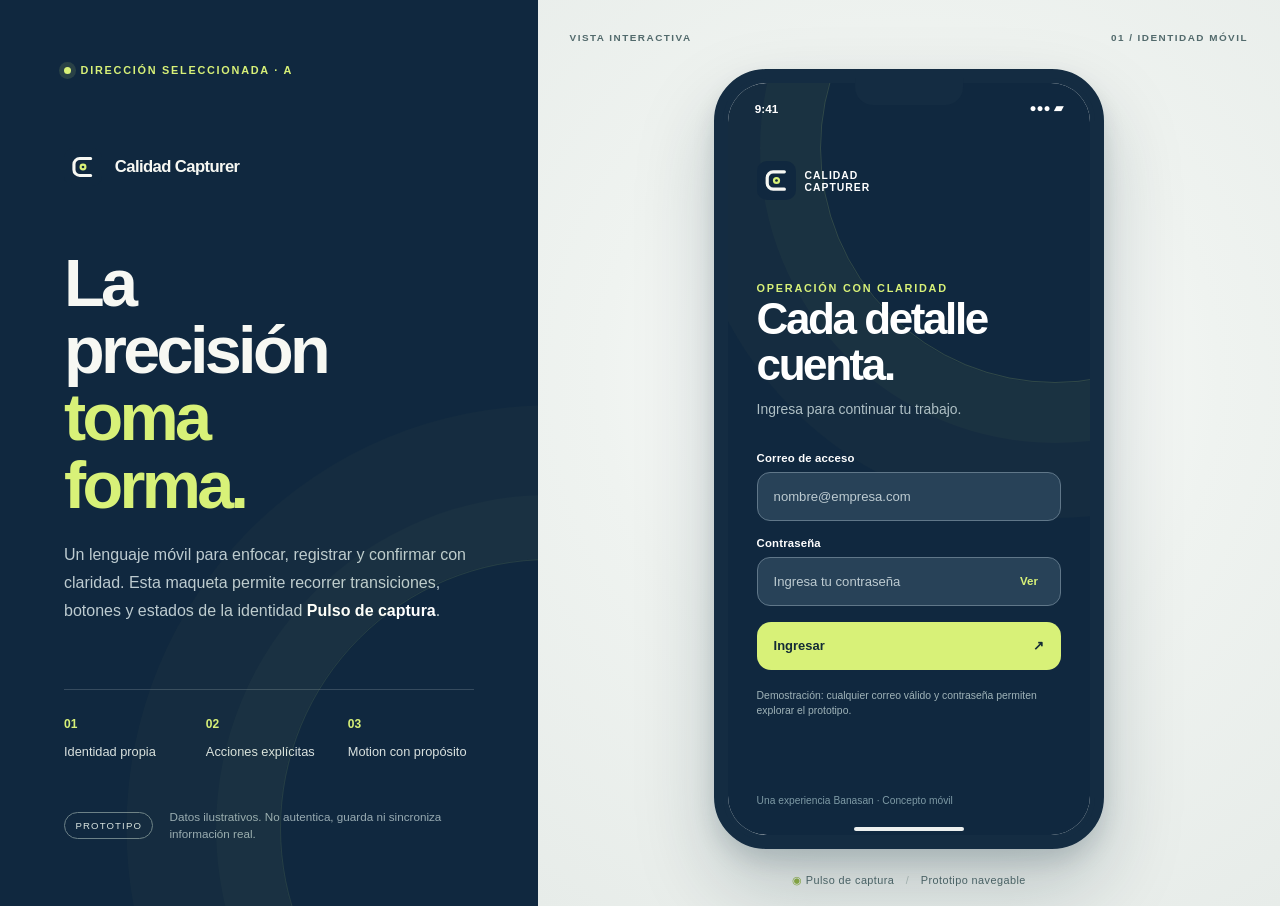
==== prototype/index.html @ d5a23e95 "Refine Pulso mobile identity with capture console patterns" ====
<!doctype html>
<html lang="es">
  <head>
    <meta charset="utf-8" />
    <meta
      name="viewport"
      content="width=device-width, initial-scale=1, viewport-fit=cover"
    />
    <meta name="theme-color" content="#10283f" />
    <title>Calidad Capturer · Pulso de captura</title>
    <link rel="icon" href="../assets/icono-pulso.svg" type="image/svg+xml" />
    <link rel="stylesheet" href="styles.css" />
    <script src="app.js" defer></script>
  </head>
  <body>
    <a class="skip-link" href="#app-content">Saltar al contenido</a>
    <div class="studio-shell">
      <aside class="studio-panel" aria-label="Ficha de la propuesta">
        <div class="studio-kicker">
          <span class="signal-dot"></span> DIRECCIÓN SELECCIONADA · A
        </div>
        <div class="studio-logo">
          <img src="../assets/icono-pulso.svg" alt="" /> Calidad Capturer
        </div>
        <h1>La precisión<br /><em>toma forma.</em></h1>
        <p class="studio-intro">
          Un lenguaje móvil para enfocar, registrar y confirmar con claridad.
          Esta maqueta permite recorrer transiciones, botones y estados de la
          identidad <strong>Pulso de captura</strong>.
        </p>
        <div class="studio-facts">
          <div>
            <span>01</span>
            <p>Identidad propia</p>
          </div>
          <div>
            <span>02</span>
            <p>Acciones explícitas</p>
          </div>
          <div>
            <span>03</span>
            <p>Motion con propósito</p>
          </div>
        </div>
        <div class="studio-footer">
          <span class="demo-badge">PROTOTIPO</span>
          <p>
            Datos ilustrativos. No autentica, guarda ni sincroniza información
            real.
          </p>
        </div>
      </aside>

      <main id="app-content" class="preview-area" tabindex="-1">
        <div class="preview-topline">
          <span>VISTA INTERACTIVA</span><span>01 / IDENTIDAD MÓVIL</span>
        </div>
        <div class="device-wrap">
          <div class="device" aria-label="Prototipo de aplicación móvil">
            <div class="device-island" aria-hidden="true"></div>
            <div class="device-screen">
              <div class="statusbar" aria-hidden="true">
                <span>9:41</span><span>●●● ▰</span>
              </div>

              <section
                id="screen-login"
                class="screen screen-login is-active"
                aria-labelledby="login-title"
              >
                <div class="login-glow" aria-hidden="true"></div>
                <div class="login-brand">
                  <div class="brand-mark">
                    <img src="../assets/icono-pulso.svg" alt="" />
                  </div>
                  <span>CALIDAD<br />CAPTURER</span>
                </div>
                <div class="login-content">
                  <span class="eyebrow light">OPERACIÓN CON CLARIDAD</span>
                  <h2 id="login-title">Cada detalle<br />cuenta.</h2>
                  <p>Ingresa para continuar tu trabajo.</p>
                  <form id="login-form" novalidate>
                    <div class="field-group">
                      <label for="email">Correo de acceso</label>
                      <input
                        id="email"
                        name="email"
                        type="email"
                        autocomplete="username"
                        inputmode="email"
                        placeholder="nombre@empresa.com"
                        required
                        aria-describedby="email-error"
                      />
                      <span
                        class="field-error"
                        id="email-error"
                        aria-live="polite"
                      ></span>
                    </div>
                    <div class="field-group">
                      <label for="password">Contraseña</label>
                      <div class="password-wrap">
                        <input
                          id="password"
                          name="password"
                          type="password"
                          autocomplete="current-password"
                          placeholder="Ingresa tu contraseña"
                          required
                          aria-describedby="password-error"
                        /><button
                          type="button"
                          id="toggle-password"
                          class="inline-control"
                          aria-label="Mostrar contraseña"
                          aria-pressed="false"
                        >
                          Ver
                        </button>
                      </div>
                      <span
                        class="field-error"
                        id="password-error"
                        aria-live="polite"
                      ></span>
                    </div>
                    <button
                      type="submit"
                      class="button button-primary login-submit"
                    >
                      <span>Ingresar</span><span aria-hidden="true">↗</span>
                    </button>
                  </form>
                  <p class="login-note">
                    Demostración: cualquier correo válido y contraseña permiten
                    explorar el prototipo.
                  </p>
                </div>
                <div class="login-bottom">
                  Una experiencia Banasan · Concepto móvil
                </div>
              </section>

              <section
                id="screen-home"
                class="screen screen-app"
                aria-labelledby="home-title"
                hidden
              >
                <header class="app-header">
                  <div class="header-brand">
                    <img src="../assets/icono-pulso.svg" alt="" /><span
                      >CAPTURER</span
                    >
                  </div>
                  <button
                    class="icon-button"
                    id="open-profile"
                    type="button"
                    aria-label="Abrir perfil"
                  >
                    <span aria-hidden="true">JS</span>
                  </button>
                </header>
                <div class="app-scroll">
                  <div class="home-intro">
                    <div><p class="eyebrow">ESTACIÓN / 01</p><h2 id="home-title" class="page-title">Listo para<br /><em>capturar.</em></h2></div>
                    <span class="edition-tag">PULSO<br />01—24</span>
                  </div>
                  <p class="page-subtitle">Cada detalle tiene un lugar. Empieza por el contexto y cierra con una revisión.</p>
                  <div class="capture-console">
                    <div class="console-top"><span><i class="live-dot"></i> MODO CAPTURA</span><span>01 / 02</span></div>
                    <div class="console-stage">
                      <div class="console-scale" aria-hidden="true"><span>00</span><span>25</span><span>50</span><span>75</span><span>100</span></div>
                      <div class="focus-field" aria-hidden="true"><span class="focus-corner tl"></span><span class="focus-corner tr"></span><span class="focus-corner bl"></span><span class="focus-corner br"></span><span class="focus-core"></span><span class="focus-axis"></span></div>
                      <div class="console-readout"><span>ENFOCAR</span><strong>El siguiente registro<br />empieza aquí.</strong></div>
                    </div>
                    <button class="console-action" id="start-capture" type="button"><span class="action-index">01</span><span>Iniciar captura<small>Contexto → revisión</small></span><span class="action-arrow" aria-hidden="true">↗</span></button>
                  </div>
                  <div class="operation-strip"><span>FLUJO DE EJEMPLO</span><div><b>01</b> Contexto <span class="strip-line"></span><b>02</b> Revisión</div></div>
                  <div class="section-heading"><h3>Lenguaje de estado</h3><span>VISTA PREVIA</span></div>
                  <div class="signal-board" aria-label="Estados de ejemplo"><div><span class="signal-bar ok"></span><strong>Confirmado</strong><small>Acción completada</small></div><div><span class="signal-bar wait"></span><strong>Pendiente</strong><small>Por revisar</small></div><div><span class="signal-bar alert"></span><strong>Atención</strong><small>Acción disponible</small></div></div>
                </div>
                <nav class="bottom-nav" aria-label="Navegación principal">
                  <button
                    type="button"
                    class="nav-item is-current"
                    data-screen="home"
                    aria-current="page"
                  >
                    <span aria-hidden="true">⌂</span><span>Inicio</span></button
                  ><button type="button" class="nav-item" data-screen="capture">
                    <span aria-hidden="true">◎</span
                    ><span>Captura</span></button
                  ><button
                    type="button"
                    class="nav-item"
                    data-screen="components"
                  >
                    <span aria-hidden="true">▦</span><span>Elementos</span>
                  </button>
                </nav>
              </section>

              <section
                id="screen-capture"
                class="screen screen-app"
                aria-labelledby="capture-title"
                hidden
              >
                <header class="app-header">
                  <button
                    type="button"
                    class="header-back"
                    data-screen="home"
                    aria-label="Volver a inicio"
                  >
                    ←</button
                  ><span class="header-title">Nueva captura</span
                  ><span class="header-spacer"></span>
                </header>
                <div class="app-scroll capture-scroll">
                  <div class="step-heading"><p class="eyebrow">SECUENCIA DE CAPTURA</p><span>01 — 02</span></div>
                  <h2 id="capture-title" class="page-title">
                    Primero, el<br /><em>contexto.</em>
                  </h2>
                  <p class="page-subtitle">
                    Ejemplo de formulario y validación. No guarda datos.
                  </p>
                  <div class="sequence-map" aria-label="Paso 1 de 2"><div class="sequence-node active"><span>01</span><strong>Contexto</strong></div><div class="sequence-connector"></div><div class="sequence-node"><span>02</span><strong>Revisión</strong></div></div>
                  <div class="form-heading"><span>DATOS DEL REGISTRO</span><span>01 / 02</span></div>
                  <form id="capture-form" novalidate>
                    <div class="field-group field-light">
                      <label for="reference">Referencia de ejemplo</label
                      ><input
                        id="reference"
                        name="reference"
                        type="text"
                        placeholder="Ej. Registro 001"
                        required
                        aria-describedby="reference-error"
                      /><span
                        class="field-error"
                        id="reference-error"
                        aria-live="polite"
                      ></span>
                    </div>
                    <div class="field-group field-light">
                      <label for="note">Observación</label
                      ><textarea
                        id="note"
                        name="note"
                        rows="4"
                        placeholder="Añade una nota breve"
                        aria-describedby="note-help"
                      ></textarea
                      ><span class="field-help" id="note-help"
                        >Campo ilustrativo para revisar densidad y
                        legibilidad.</span
                      >
                    </div>
                    <div class="inline-info">
                      <span aria-hidden="true">✦</span>
                      <p>
                        Las reglas de captura reales se definirán con Producto
                        antes de implementación.
                      </p>
                    </div>
                  </form>
                </div>
                <div class="capture-action-dock"><button type="submit" form="capture-form" class="button button-dark full-width">Continuar a revisión <span aria-hidden="true">→</span></button></div>
              </section>

              <section
                id="screen-review"
                class="screen screen-app"
                aria-labelledby="review-title"
                hidden
              >
                <header class="app-header">
                  <button
                    type="button"
                    class="header-back"
                    data-screen="capture"
                    aria-label="Volver a captura"
                  >
                    ←</button
                  ><span class="header-title">Revisión</span
                  ><span class="header-spacer"></span>
                </header>
                <div class="app-scroll">
                  <div class="step-heading"><p class="eyebrow">SECUENCIA DE CAPTURA</p><span>02 — 02</span></div>
                  <h2 id="review-title" class="page-title">
                    Lectura<br /><em>final.</em>
                  </h2>
                  <p class="page-subtitle">
                    Revisa el ejemplo. Confirmar sólo modifica esta maqueta.
                  </p>
                  <div class="sequence-map" aria-label="Paso 2 de 2"><div class="sequence-node done"><span>✓</span><strong>Contexto</strong></div><div class="sequence-connector filled"></div><div class="sequence-node active"><span>02</span><strong>Revisión</strong></div></div>
                  <div class="review-card">
                    <div class="review-card-header"><span class="eyebrow">REGISTRO / DEMO</span><span class="review-mark" aria-hidden="true">◎</span></div>
                    <p class="review-card-title">Verifica antes de cerrar.</p>
                    <dl>
                      <div>
                        <dt>Referencia</dt>
                        <dd id="review-reference">—</dd>
                      </div>
                      <div>
                        <dt>Observación</dt>
                        <dd id="review-note">Sin observación</dd>
                      </div>
                    </dl>
                  </div>
                  <div class="review-actions">
                    <button
                      id="confirm-demo"
                      type="button"
                      class="button button-dark full-width"
                    >
                      Confirmar demostración
                      <span aria-hidden="true">✓</span></button
                    ><button
                      type="button"
                      class="button button-quiet full-width"
                      data-screen="capture"
                    >
                      Editar ejemplo
                    </button>
                  </div>
                </div>
              </section>

              <section
                id="screen-components"
                class="screen screen-app"
                aria-labelledby="components-title"
                hidden
              >
                <header class="app-header">
                  <span class="header-title">Sistema visual</span
                  ><span class="header-spacer"></span>
                </header>
                <div class="app-scroll">
                  <p class="eyebrow">PIEZAS BASE</p>
                  <h2 id="components-title" class="page-title">
                    Un lenguaje<br /><em>consistente.</em>
                  </h2>
                  <p class="page-subtitle">
                    Estados de botones y patrones candidatos.
                  </p>
                  <div class="component-section">
                    <span class="eyebrow">PATRONES DE PULSO</span>
                    <div class="pattern-sample"><span class="pattern-sample-mark" aria-hidden="true">◎</span><div><strong>Foco operativo</strong><small>Una acción dominante dentro de un marco de lectura.</small></div><span>01</span></div>
                    <div class="sequence-map component-sequence" aria-label="Secuencia de ejemplo"><div class="sequence-node done"><span>✓</span><strong>Contexto</strong></div><div class="sequence-connector filled"></div><div class="sequence-node active"><span>02</span><strong>Revisión</strong></div></div>
                    <p class="component-help">La barra contextual mantiene “Continuar” disponible mientras el contenido se desplaza.</p>
                  </div>
                  <div class="component-section">
                    <span class="eyebrow">ACCIONES</span
                    ><button
                      type="button"
                      class="button button-dark full-width demo-button"
                    >
                      Acción primaria <span aria-hidden="true">↗</span></button
                    ><button
                      type="button"
                      class="button button-outline full-width demo-button"
                    >
                      Acción secundaria</button
                    ><button
                      type="button"
                      class="button button-quiet full-width demo-button"
                    >
                      Acción terciaria</button
                    ><button
                      type="button"
                      class="button button-dark full-width"
                      disabled
                    >
                      Acción no disponible
                    </button>
                  </div>
                  <div class="component-section">
                    <span class="eyebrow">ESTADOS</span>
                    <div class="chip-row">
                      <span class="state-chip chip-success">✓ Confirmado</span
                      ><span class="state-chip chip-pending">◌ Pendiente</span
                      ><span class="state-chip chip-alert">! Atención</span>
                    </div>
                    <p class="component-help">
                      La acción deshabilitada representa una condición aún no
                      cumplida.
                    </p>
                  </div>
                  <div class="component-section">
                    <span class="eyebrow">CONTENIDO Y RECUPERACIÓN</span>
                    <div class="state-example">
                      <strong>Sin registros</strong>
                      <p>
                        Inicia una captura para ver contenido en esta sección.
                      </p>
                      <button
                        type="button"
                        class="text-action"
                        data-screen="capture"
                      >
                        Iniciar captura →
                      </button>
                    </div>
                    <div class="state-example">
                      <strong>No se pudo cargar</strong>
                      <p>Comprueba tu conexión e inténtalo de nuevo.</p>
                      <button type="button" class="text-action demo-button">
                        Reintentar →
                      </button>
                    </div>
                    <div class="state-example">
                      <strong>Acceso no disponible</strong>
                      <p>Esta sección requiere una autorización adicional.</p>
                    </div>
                    <div class="state-example state-loading" role="status">
                      <span class="skeleton-line"></span
                      ><span class="skeleton-line short"></span
                      ><span class="visually-hidden"
                        >Cargando contenido de ejemplo</span
                      >
                    </div>
                  </div>
                  <div class="component-section">
                    <span class="eyebrow">MATERIALIDAD</span>
                    <div class="material-card">
                      <span class="material-orbit" aria-hidden="true">◎</span
                      ><strong>Profundidad puntual.</strong>
                      <p>
                        Contenido opaco y legible; acento reservado para
                        acciones.
                      </p>
                    </div>
                  </div>
                </div>
                <nav class="bottom-nav" aria-label="Navegación principal">
                  <button type="button" class="nav-item" data-screen="home">
                    <span aria-hidden="true">⌂</span><span>Inicio</span></button
                  ><button type="button" class="nav-item" data-screen="capture">
                    <span aria-hidden="true">◎</span
                    ><span>Captura</span></button
                  ><button
                    type="button"
                    class="nav-item is-current"
                    data-screen="components"
                    aria-current="page"
                  >
                    <span aria-hidden="true">▦</span><span>Elementos</span>
                  </button>
                </nav>
              </section>

              <section
                id="screen-profile"
                class="screen screen-app"
                aria-labelledby="profile-title"
                hidden
              >
                <header class="app-header">
                  <button
                    type="button"
                    class="header-back"
                    data-screen="home"
                    aria-label="Volver a inicio"
                  >
                    ←</button
                  ><span class="header-title">Perfil</span
                  ><span class="header-spacer"></span>
                </header>
                <div class="app-scroll">
                  <p class="eyebrow">TU ESPACIO</p>
                  <h2 id="profile-title" class="page-title">
                    Siempre<br /><em>en control.</em>
                  </h2>
                  <div class="profile-card">
                    <div class="profile-avatar">JS</div>
                    <div>
                      <strong>Sesión de demostración</strong
                      ><small>Vista ilustrativa</small>
                    </div>
                  </div>
                  <button
                    id="logout"
                    type="button"
                    class="button button-outline full-width logout-button"
                  >
                    Cerrar sesión <span aria-hidden="true">→</span>
                  </button>
                  <p class="profile-help">
                    La salida vuelve al ingreso. En el producto real, el
                    tratamiento de datos pendientes requiere una regla aprobada.
                  </p>
                </div>
              </section>
              <div
                id="toast"
                class="toast"
                role="status"
                aria-live="polite"
                hidden
              ></div>
            </div>
            <div class="home-indicator" aria-hidden="true"></div>
          </div>
        </div>
        <div class="preview-caption">
          <span>◉</span> Pulso de captura
          <span class="caption-separator">/</span> Prototipo navegable
        </div>
      </main>
    </div>
  </body>
</html>
---- prototype/styles.css ----
:root {
  color-scheme: light;
  --ink: #10283f;
  --ink-soft: #506172;
  --paper: #f7f8f3;
  --white: #fff;
  --lime: #d8f178;
  --lime-dark: #a6cf3b;
  --line: #dce3e3;
  --error: #ad3d35;
  --font:
    Inter, ui-sans-serif, -apple-system, BlinkMacSystemFont, "Segoe UI",
    sans-serif;
  --ease: cubic-bezier(0.23, 1, 0.32, 1);
}
* {
  box-sizing: border-box;
}
html {
  font-family: var(--font);
}
body {
  margin: 0;
  background: #e9eeec;
  color: var(--ink);
}
button,
input,
textarea {
  font: inherit;
}
button {
  cursor: pointer;
}
button:disabled {
  cursor: not-allowed;
}
.skip-link {
  position: fixed;
  left: 1rem;
  top: -4rem;
  z-index: 30;
  background: var(--lime);
  color: var(--ink);
  padding: 0.7rem 1rem;
  border-radius: 0.5rem;
}
.skip-link:focus {
  top: 1rem;
}
:focus-visible {
  outline: 3px solid #74a923;
  outline-offset: 3px;
}
h1,
h2,
h3,
p {
  margin-top: 0;
}
.studio-shell {
  min-height: 100vh;
  display: grid;
  grid-template-columns: minmax(330px, 42%) 1fr;
}
.studio-panel {
  min-height: 100vh;
  background: var(--ink);
  color: #f7f8f3;
  padding: clamp(2rem, 5vw, 5.5rem);
  display: flex;
  flex-direction: column;
  position: relative;
  overflow: hidden;
}
.studio-panel:before {
  content: "";
  width: 42vw;
  height: 42vw;
  border: 1px solid rgba(216, 241, 120, 0.11);
  border-radius: 50%;
  position: absolute;
  right: -22vw;
  bottom: -15vw;
  box-shadow:
    0 0 0 5vw rgba(216, 241, 120, 0.025),
    0 0 0 12vw rgba(216, 241, 120, 0.018);
  pointer-events: none;
}
.studio-kicker,
.eyebrow {
  font-size: 0.68rem;
  font-weight: 800;
  letter-spacing: 0.16em;
}
.studio-kicker {
  display: flex;
  gap: 0.6rem;
  align-items: center;
  color: var(--lime);
}
.signal-dot {
  height: 7px;
  width: 7px;
  background: var(--lime);
  border-radius: 50%;
  box-shadow: 0 0 0 5px rgba(216, 241, 120, 0.12);
}
.studio-logo {
  display: flex;
  align-items: center;
  gap: 0.8rem;
  margin-top: 4.5rem;
  font-size: 1.04rem;
  font-weight: 800;
  letter-spacing: -0.035em;
}
.studio-logo img {
  width: 38px;
  height: 38px;
  border-radius: 10px;
}
.studio-panel h1 {
  font-size: clamp(3.1rem, 5.2vw, 6rem);
  line-height: 1.01;
  letter-spacing: -0.055em;
  margin: 4rem 0 1.4rem;
  max-width: 8ch;
}
.studio-panel h1 em,
.page-title em {
  font-style: normal;
  color: var(--lime);
}
.studio-intro {
  font-size: 1rem;
  line-height: 1.75;
  color: #bdcbd0;
  max-width: 34rem;
}
.studio-intro strong {
  color: var(--white);
  font-weight: 600;
}
.studio-facts {
  border-top: 1px solid rgba(255, 255, 255, 0.16);
  display: grid;
  grid-template-columns: repeat(3, 1fr);
  gap: 1rem;
  margin-top: 3rem;
  padding-top: 1.5rem;
  max-width: 35rem;
}
.studio-facts span {
  color: var(--lime);
  font-size: 0.75rem;
  font-weight: 800;
}
.studio-facts p {
  font-size: 0.8rem;
  margin: 0.65rem 0 0;
  line-height: 1.4;
  color: #d9e1df;
}
.studio-footer {
  margin-top: auto;
  padding-top: 3rem;
  display: flex;
  align-items: center;
  gap: 1rem;
  color: #98abb2;
  font-size: 0.73rem;
}
.studio-footer p {
  margin: 0;
  line-height: 1.45;
}
.demo-badge {
  border: 1px solid #6c8187;
  border-radius: 100px;
  padding: 0.45rem 0.65rem;
  font-size: 0.6rem;
  letter-spacing: 0.12em;
  color: #d8e3e0;
  white-space: nowrap;
}
.preview-area {
  display: flex;
  align-items: center;
  flex-direction: column;
  min-width: 0;
  padding: 2rem 2rem 1.2rem;
  background: radial-gradient(
    circle at 50% 42%,
    #fff 0,
    #eff3f0 48%,
    #e7ece9 100%
  );
}
.preview-topline {
  width: 100%;
  display: flex;
  justify-content: space-between;
  color: #7a8c8e;
  font-size: 0.62rem;
  font-weight: 800;
  letter-spacing: 0.15em;
}
.device-wrap {
  display: flex;
  align-items: center;
  justify-content: center;
  flex: 1;
  width: 100%;
  padding: 1.5rem 0;
}
.device {
  width: min(390px, 100%);
  height: min(820px, calc(100vh - 120px));
  min-height: 630px;
  border: 9px solid #142c42;
  background: #142c42;
  border-radius: 52px;
  box-shadow:
    0 38px 80px rgba(11, 37, 51, 0.21),
    0 12px 22px rgba(11, 37, 51, 0.13);
  position: relative;
  padding: 5px;
  overflow: hidden;
}
.device-island {
  position: absolute;
  z-index: 12;
  width: 29%;
  height: 27px;
  border-radius: 0 0 18px 18px;
  background: #142c42;
  top: 0;
  left: 50%;
  transform: translateX(-50%);
}
.device-screen {
  height: 100%;
  border-radius: 39px;
  overflow: hidden;
  position: relative;
  background: var(--paper);
}
.statusbar {
  height: 43px;
  position: absolute;
  z-index: 11;
  top: 0;
  left: 0;
  right: 0;
  display: flex;
  align-items: center;
  justify-content: space-between;
  padding: 8px 27px 0;
  font-size: 0.73rem;
  font-weight: 800;
  pointer-events: none;
  color: var(--ink);
}
.device-screen:has(.screen-login.is-active) .statusbar {
  color: #fff;
}
.home-indicator {
  width: 110px;
  height: 4px;
  border-radius: 4px;
  background: #edf0ef;
  position: absolute;
  bottom: 9px;
  left: 50%;
  transform: translateX(-50%);
  z-index: 15;
}
.screen {
  position: absolute;
  inset: 0;
  padding-top: 43px;
  overflow: hidden;
}
.screen[hidden] {
  display: none !important;
}
.screen.is-active {
  animation: screen-enter 0.24s var(--ease) both;
}
@keyframes screen-enter {
  from {
    opacity: 0;
    transform: translateX(12px);
  }
  to {
    opacity: 1;
    transform: translateX(0);
  }
}
.screen-login {
  background: #10283f;
  color: #fff;
  display: flex;
  flex-direction: column;
}
.login-glow {
  position: absolute;
  width: 470px;
  height: 470px;
  border-radius: 50%;
  right: -200px;
  top: -170px;
  border: 1px solid rgba(216, 241, 120, 0.16);
  box-shadow:
    0 0 0 60px rgba(216, 241, 120, 0.027),
    0 0 0 135px rgba(216, 241, 120, 0.018);
  pointer-events: none;
}
.login-brand {
  display: flex;
  gap: 0.55rem;
  align-items: center;
  padding: 2.2rem 1.8rem 0;
  font-size: 0.65rem;
  font-weight: 800;
  line-height: 1.12;
  letter-spacing: 0.095em;
  z-index: 1;
}
.brand-mark img {
  width: 39px;
  height: 39px;
  border-radius: 10px;
}
.login-content {
  z-index: 1;
  margin: auto 0;
  padding: 0 1.8rem;
}
.eyebrow {
  color: #65978d;
  margin: 0 0 0.9rem;
}
.eyebrow.light {
  color: var(--lime);
}
.login-content h2 {
  font-size: 2.75rem;
  line-height: 1.03;
  letter-spacing: -0.055em;
  margin: 0 0 0.75rem;
}
.login-content > p {
  color: #afc0c5;
  font-size: 0.87rem;
  line-height: 1.5;
  margin-bottom: 2rem;
}
.field-group {
  display: flex;
  flex-direction: column;
  gap: 0.5rem;
  margin-bottom: 1rem;
}
.field-group label {
  font-size: 0.71rem;
  font-weight: 750;
  letter-spacing: 0.015em;
}
.field-group input,
.field-group textarea {
  width: 100%;
  border: 1px solid #607789;
  background: #284258;
  color: #fff;
  border-radius: 13px;
  padding: 0.9rem 1rem;
  min-height: 49px;
  font-size: 0.82rem;
  outline: none;
  transition:
    border-color 0.15s,
    box-shadow 0.15s;
}
.field-group input::placeholder,
.field-group textarea::placeholder {
  color: #bdcbd1;
}
.field-group input:focus,
.field-group textarea:focus {
  border-color: var(--lime);
  box-shadow: 0 0 0 3px rgba(216, 241, 120, 0.2);
}
.field-group input[aria-invalid="true"] {
  border-color: #ffaaa4;
}
.field-error {
  color: #ffc0b9;
  font-size: 0.7rem;
  min-height: 0;
}
.field-error:empty {
  display: none;
}
.password-wrap {
  position: relative;
}
.password-wrap input {
  padding-right: 5rem;
}
.inline-control {
  position: absolute;
  right: 0.6rem;
  top: 50%;
  transform: translateY(-50%);
  border: 0;
  background: transparent;
  color: var(--lime);
  font-size: 0.72rem;
  font-weight: 700;
  padding: 0.55rem;
  min-width: 45px;
  min-height: 40px;
}
.login-submit {
  margin-top: 0.4rem;
  width: 100%;
}
.login-content .login-note {
  font-size: 0.65rem;
  color: #9fb3b8;
  margin: 1.1rem 0 0;
}
.login-bottom {
  padding: 0 1.8rem 1.8rem;
  font-size: 0.64rem;
  color: #7e9aa5;
}
.button {
  min-height: 48px;
  border-radius: 14px;
  border: 1px solid transparent;
  display: flex;
  align-items: center;
  justify-content: space-between;
  gap: 1rem;
  padding: 0.75rem 1rem;
  font-size: 0.81rem;
  font-weight: 750;
  transition:
    transform 0.14s var(--ease),
    background-color 0.18s,
    color 0.18s,
    border-color 0.18s;
}
.button:active:not(:disabled) {
  transform: scale(0.98);
}
.button-primary,
.button-lime {
  background: var(--lime);
  color: #142b36;
}
.button-primary:hover,
.button-lime:hover {
  background: #e7fa9f;
}
.button-dark {
  background: var(--ink);
  color: #fff;
}
.button-dark:hover {
  background: #25445d;
}
.button-outline {
  background: transparent;
  color: var(--ink);
  border-color: #aebec0;
}
.button-outline:hover {
  background: #e9efeb;
}
.button-quiet {
  background: transparent;
  color: var(--ink);
  justify-content: center;
}
.button-quiet:hover {
  background: #e9efeb;
}
.button:disabled {
  opacity: 0.43;
}
.full-width {
  width: 100%;
}
.screen-app {
  background: var(--paper);
  display: flex;
  flex-direction: column;
}
.app-header {
  height: 63px;
  flex: none;
  display: flex;
  align-items: center;
  justify-content: space-between;
  padding: 0 1.4rem;
  border-bottom: 1px solid #e6ece8;
}
.header-brand {
  display: flex;
  align-items: center;
  gap: 0.55rem;
  font-size: 0.67rem;
  font-weight: 850;
  letter-spacing: 0.11em;
}
.header-brand img {
  width: 31px;
  height: 31px;
  border-radius: 9px;
}
.icon-button {
  height: 37px;
  width: 37px;
  min-height: 37px;
  border-radius: 50%;
  border: 1px solid #cbd8d7;
  background: #edf3ee;
  color: var(--ink);
  font-size: 0.7rem;
  font-weight: 800;
}
.header-back {
  border: 0;
  background: transparent;
  color: var(--ink);
  font-size: 1.45rem;
  width: 44px;
  height: 44px;
  text-align: left;
}
.header-title {
  font-size: 0.78rem;
  font-weight: 800;
}
.header-spacer {
  width: 44px;
}
.app-scroll {
  overflow: auto;
  scrollbar-width: thin;
  flex: 1;
  padding: 1.55rem 1.45rem 2rem;
}
.page-title {
  font-size: 2.5rem;
  line-height: 1.04;
  letter-spacing: -0.055em;
  margin: 0 0 0.65rem;
}
.page-title em {
  color: #72953e;
}
.page-subtitle {
  font-size: 0.8rem;
  line-height: 1.5;
  color: var(--ink-soft);
  margin: 0 0 1.55rem;
}
.hero-card {
  background: var(--ink);
  color: #fff;
  min-height: 240px;
  border-radius: 24px;
  padding: 1.25rem;
  display: flex;
  flex-direction: column;
  justify-content: space-between;
  overflow: hidden;
  position: relative;
  box-shadow: 0 12px 24px rgba(16, 40, 63, 0.12);
}
.hero-card:before {
  content: "";
  height: 210px;
  width: 210px;
  border-radius: 50%;
  border: 1px solid rgba(216, 241, 120, 0.2);
  position: absolute;
  right: -70px;
  top: -75px;
  box-shadow:
    0 0 0 35px rgba(216, 241, 120, 0.035),
    0 0 0 75px rgba(216, 241, 120, 0.02);
}
.hero-card-top {
  display: flex;
  justify-content: space-between;
  align-items: center;
  z-index: 1;
}
.pill {
  display: flex;
  align-items: center;
  gap: 0.35rem;
  color: #dbeda5;
  border: 1px solid rgba(216, 241, 120, 0.3);
  border-radius: 100px;
  font-size: 0.55rem;
  font-weight: 800;
  letter-spacing: 0.1em;
  padding: 0.45rem 0.65rem;
}
.pill-dot {
  height: 5px;
  width: 5px;
  border-radius: 50%;
  background: var(--lime);
}
.hero-orbit {
  font-size: 2.2rem;
  color: var(--lime);
  line-height: 1;
}
.hero-card h3 {
  font-size: 1.45rem;
  letter-spacing: -0.035em;
  margin: 0 0 0.35rem;
}
.hero-card p {
  font-size: 0.72rem;
  color: #bbccd0;
  max-width: 21ch;
  line-height: 1.5;
  margin: 0;
}
.hero-card .button {
  min-height: 42px;
  font-size: 0.7rem;
  z-index: 1;
}
.section-heading {
  display: flex;
  justify-content: space-between;
  align-items: center;
  margin: 1.75rem 0 0.5rem;
}
.section-heading h3 {
  font-size: 0.9rem;
  margin: 0;
  letter-spacing: -0.02em;
}
.section-heading span {
  font-size: 0.55rem;
  font-weight: 800;
  letter-spacing: 0.12em;
  color: #8b9c9c;
}
.status-list {
  border-top: 1px solid var(--line);
}
.status-row {
  display: flex;
  align-items: center;
  gap: 0.75rem;
  padding: 0.8rem 0;
  border-bottom: 1px solid var(--line);
}
.status-symbol {
  width: 33px;
  height: 33px;
  border-radius: 10px;
  display: grid;
  place-items: center;
  flex: none;
  font-size: 0.85rem;
  font-weight: 800;
}
.status-success {
  background: #e0efc5;
  color: #3a661f;
}
.status-pending {
  background: #e4edea;
  color: #39736d;
}
.status-error {
  background: #f6e8db;
  color: #92572f;
}
.status-row div {
  display: flex;
  flex-direction: column;
  gap: 0.15rem;
}
.status-row strong {
  font-size: 0.72rem;
}
.status-row small {
  font-size: 0.65rem;
  color: #768989;
}
.status-arrow {
  margin-left: auto;
  color: #9badad;
}
.bottom-nav {
  min-height: 66px;
  flex: none;
  display: flex;
  justify-content: space-around;
  align-items: center;
  background: #fff;
  border-top: 1px solid #e0e7e4;
  padding-bottom: 5px;
}
.nav-item {
  background: none;
  border: 0;
  display: flex;
  flex-direction: column;
  align-items: center;
  justify-content: center;
  gap: 0.18rem;
  color: #839398;
  font-size: 0.58rem;
  font-weight: 700;
  min-width: 68px;
  min-height: 49px;
  border-radius: 10px;
}
.nav-item span:first-child {
  font-size: 1.25rem;
  line-height: 1;
}
.nav-item.is-current {
  color: var(--ink);
}
.nav-item.is-current span:first-child {
  color: #7a9e3c;
}
.progress-track {
  height: 5px;
  background: #dce7df;
  border-radius: 10px;
  margin: 1.4rem 0 2rem;
  overflow: hidden;
}
.progress-track span {
  display: block;
  width: 50%;
  height: 100%;
  background: #9ac33d;
}
.progress-track.complete span {
  width: 100%;
}
.field-light label {
  color: var(--ink);
}
.field-light input,
.field-light textarea {
  background: #fff;
  color: var(--ink);
  border-color: #cdd8d5;
  resize: vertical;
}
.field-light input::placeholder,
.field-light textarea::placeholder {
  color: #7a898f;
}
.field-light input:focus,
.field-light textarea:focus {
  border-color: #678c4e;
  box-shadow: 0 0 0 3px rgba(166, 207, 59, 0.18);
}
.field-light .field-error {
  color: var(--error);
}
.field-help {
  font-size: 0.65rem;
  color: #718184;
  line-height: 1.4;
}
.inline-info {
  display: flex;
  gap: 0.7rem;
  border: 1px solid #d6e4d8;
  background: #edf5e9;
  border-radius: 13px;
  padding: 0.8rem;
  margin: 1.4rem 0;
}
.inline-info span {
  color: #5d8f37;
}
.inline-info p {
  font-size: 0.68rem;
  line-height: 1.5;
  margin: 0;
  color: #48615b;
}
.review-card,
.profile-card {
  background: #fff;
  border: 1px solid #e0e9e5;
  border-radius: 18px;
  padding: 1.2rem;
}
.review-card dl {
  margin: 0.7rem 0 0;
}
.review-card dl div {
  display: flex;
  justify-content: space-between;
  gap: 1rem;
  padding: 0.8rem 0;
  border-top: 1px solid #e8eeeb;
  font-size: 0.7rem;
}
.review-card dt {
  color: #718386;
}
.review-card dd {
  text-align: right;
  margin: 0;
  max-width: 60%;
  overflow-wrap: anywhere;
  font-weight: 700;
}
.review-actions {
  margin-top: 1.5rem;
  display: grid;
  gap: 0.35rem;
}
.component-section {
  border-top: 1px solid var(--line);
  padding: 1.3rem 0;
  display: grid;
  gap: 0.55rem;
}
.component-section .eyebrow {
  margin-bottom: 0.3rem;
}
.chip-row {
  display: flex;
  flex-wrap: wrap;
  gap: 0.45rem;
}
.state-chip {
  font-size: 0.62rem;
  font-weight: 750;
  border-radius: 100px;
  padding: 0.5rem 0.7rem;
}
.chip-success {
  background: #e0efc5;
  color: #3a661f;
}
.chip-pending {
  background: #e4edea;
  color: #39736d;
}
.chip-alert {
  background: #f6e8db;
  color: #92572f;
}
.material-card {
  position: relative;
  overflow: hidden;
  background: #e9f1e9;
  border: 1px solid #d7e4dc;
  border-radius: 17px;
  min-height: 108px;
  padding: 1rem;
}
.material-card strong {
  font-size: 0.82rem;
}
.material-card p {
  font-size: 0.67rem;
  line-height: 1.5;
  max-width: 22ch;
  color: #607273;
  margin: 0.4rem 0 0;
}
.material-orbit {
  position: absolute;
  right: -0.2rem;
  top: 0.1rem;
  font-size: 5.5rem;
  color: #bdd9af;
  line-height: 1;
}
.profile-card {
  display: flex;
  align-items: center;
  gap: 0.8rem;
  margin: 1.7rem 0;
}
.profile-avatar {
  width: 44px;
  height: 44px;
  display: grid;
  place-items: center;
  border-radius: 14px;
  background: var(--lime);
  font-size: 0.8rem;
  font-weight: 850;
}
.profile-card div:last-child {
  display: grid;
  gap: 0.2rem;
}
.profile-card strong {
  font-size: 0.74rem;
}
.profile-card small {
  font-size: 0.64rem;
  color: #7c8b8e;
}
.logout-button {
  margin: 1.2rem 0;
}
.profile-help {
  font-size: 0.7rem;
  color: #718184;
  line-height: 1.55;
}
.toast {
  position: absolute;
  z-index: 20;
  bottom: 86px;
  left: 20px;
  right: 20px;
  background: #10283f;
  color: #fff;
  padding: 0.8rem 1rem;
  border-radius: 13px;
  box-shadow: 0 12px 22px rgba(0, 0, 0, 0.18);
  font-size: 0.7rem;
  line-height: 1.4;
  opacity: 0;
  transform: translateY(10px);
  transition:
    opacity 0.2s,
    transform 0.2s;
}
.toast.is-visible {
  opacity: 1;
  transform: translateY(0);
}
.preview-caption {
  font-size: 0.68rem;
  color: #708286;
  letter-spacing: 0.04em;
}
.preview-caption > span:first-child {
  color: #91b246;
}
.caption-separator {
  padding: 0 0.5rem;
  color: #b4c1bd;
}
@media (max-width: 900px) {
  .studio-shell {
    grid-template-columns: 1fr;
  }
  .studio-panel {
    min-height: auto;
    padding: 2rem 6vw;
  }
  .studio-logo {
    margin-top: 2rem;
  }
  .studio-panel h1 {
    font-size: clamp(3rem, 9vw, 5rem);
    margin: 2.2rem 0 1rem;
    max-width: none;
  }
  .studio-facts {
    margin-top: 1.6rem;
  }
  .studio-footer {
    padding-top: 1.8rem;
  }
  .preview-area {
    min-height: 850px;
  }
  .device {
    height: 790px;
  }
  .preview-topline {
    max-width: 600px;
  }
}
@media (max-width: 500px) {
  .studio-panel {
    padding: 1.2rem 1.35rem;
    min-height: auto;
  }
  .studio-logo {
    margin-top: 1rem;
  }
  .studio-panel h1 {
    font-size: 1.8rem;
    line-height: 1.08;
    margin: 1rem 0 0;
    max-width: none;
  }
  .studio-intro,
  .studio-facts,
  .studio-footer {
    display: none;
  }
  .preview-area {
    padding: 1rem 0.5rem;
    min-height: auto;
  }
  .preview-topline {
    padding: 0 0.5rem;
  }
  .device-wrap {
    padding: 1rem 0;
  }
  .device {
    width: min(390px, 100%);
    height: min(750px, calc(100dvh - 85px));
    min-height: 610px;
  }
  .preview-caption {
    padding-bottom: 0.5rem;
  }
}
@media (prefers-reduced-motion: reduce) {
  *,
  *:before,
  *:after {
    animation-duration: 0.01ms !important;
    animation-iteration-count: 1 !important;
    scroll-behavior: auto !important;
    transition-duration: 0.01ms !important;
  }
}
.screen-app .eyebrow {
  color: #35655d;
}
.field-help,
.profile-help {
  color: #566a6d;
}
.first-presentation .login-brand {
  animation: brand-compose 0.3s var(--ease) both;
}
@keyframes brand-compose {
  from {
    opacity: 0;
    transform: translateY(10px) scale(0.96);
  }
  to {
    opacity: 1;
    transform: translateY(0) scale(1);
  }
}
.component-help {
  font-size: 0.65rem;
  color: #566a6d;
  margin: 0.2rem 0 0;
}
.state-example {
  border: 1px solid #dce6e0;
  background: #fff;
  border-radius: 13px;
  padding: 0.75rem 0.85rem;
}
.state-example strong {
  font-size: 0.71rem;
}
.state-example p {
  font-size: 0.65rem;
  line-height: 1.45;
  color: #566a6d;
  margin: 0.3rem 0;
}
.text-action {
  border: 0;
  background: transparent;
  color: #295751;
  font-size: 0.65rem;
  font-weight: 800;
  padding: 0.35rem 0;
  min-height: 35px;
}
.skeleton-line {
  display: block;
  height: 10px;
  width: 78%;
  border-radius: 8px;
  background: #dce5e0;
}
.skeleton-line.short {
  width: 48%;
  margin-top: 0.55rem;
}
.visually-hidden {
  position: absolute;
  width: 1px;
  height: 1px;
  padding: 0;
  margin: -1px;
  overflow: hidden;
  clip: rect(0, 0, 0, 0);
  white-space: nowrap;
  border: 0;
}
.app-scroll {
  scrollbar-width: none;
}
.app-scroll::-webkit-scrollbar {
  display: none;
}
.icon-button {
  height: 44px;
  width: 44px;
  min-height: 44px;
}
.inline-control {
  min-height: 44px;
}
.text-action {
  min-height: 44px;
}
.field-light input::placeholder,
.field-light textarea::placeholder {
  color: #586b70;
}
.review-card dt,
.status-row small,
.component-help {
  color: #566a6d;
}
.nav-item {
  color: #536b70;
}
.section-heading span,
.preview-topline,
.preview-caption {
  color: #526a6c;
}

/* Pulso 02: una interfaz de captura construida alrededor del foco y la lectura. */
.screen-app { background: var(--paper); }
.screen-app .app-header { border-bottom: 1px solid var(--line); }
.screen-app .app-scroll { padding-top: 1.35rem; }
.home-intro { display: flex; justify-content: space-between; align-items: flex-start; gap: 1rem; }
.home-intro .eyebrow { margin-bottom: .65rem; }
.home-intro .page-title { font-size: 2.65rem; margin-bottom: .55rem; }
.edition-tag { border-left: 1px solid var(--line); padding: .2rem 0 .2rem .7rem; color: var(--ink-soft); font-size: .56rem; font-weight: 850; line-height: 1.7; letter-spacing: .1em; white-space: nowrap; }
.home-intro + .page-subtitle { max-width: 29ch; margin-bottom: 1.05rem; }
.capture-console { background: var(--ink); color: var(--white); border-radius: 22px; overflow: hidden; box-shadow: 0 16px 30px rgba(16,40,63,.16); }
.console-top { display: flex; justify-content: space-between; padding: 1rem 1rem .45rem; color: #d9e7e4; font-size: .56rem; font-weight: 800; letter-spacing: .13em; }
.console-top span:first-child { display: flex; align-items: center; gap: .55rem; }
.live-dot { display: block; width: 6px; height: 6px; border-radius: 50%; background: var(--lime); box-shadow: 0 0 0 4px rgba(216,241,120,.12); }
.console-stage { height: 215px; position: relative; margin: 0 1rem; border-top: 1px solid rgba(255,255,255,.14); border-bottom: 1px solid rgba(255,255,255,.14); overflow: hidden; }
.console-stage:before, .console-stage:after { content: ""; position: absolute; left: 0; right: 0; border-top: 1px solid rgba(216,241,120,.09); }
.console-stage:before { top: 33%; }.console-stage:after { top: 66%; }
.console-scale { position: absolute; left: 0; top: .85rem; bottom: .85rem; display: flex; flex-direction: column; justify-content: space-between; color: #8da5aa; font-size: .48rem; font-weight: 800; font-variant-numeric: tabular-nums; letter-spacing: .04em; }
.console-scale span:after { content: ""; display: inline-block; width: 8px; border-top: 1px solid #789096; vertical-align: middle; margin-left: .35rem; }
.focus-field { position: absolute; width: 138px; height: 138px; left: 50%; top: 13px; transform: translateX(-50%); }
.focus-field:before, .focus-field:after { content: ""; position: absolute; background: rgba(216,241,120,.18); }
.focus-field:before { width: 1px; height: 115px; left: 50%; top: 11px; }.focus-field:after { height: 1px; width: 115px; top: 50%; left: 11px; }
.focus-corner { width: 24px; height: 24px; position: absolute; border-color: var(--lime); border-style: solid; }
.focus-corner.tl { left: 0; top: 0; border-width: 2px 0 0 2px; }.focus-corner.tr { right: 0; top: 0; border-width: 2px 2px 0 0; }.focus-corner.bl { left: 0; bottom: 0; border-width: 0 0 2px 2px; }.focus-corner.br { right: 0; bottom: 0; border-width: 0 2px 2px 0; }
.focus-core { position: absolute; width: 17px; height: 17px; border: 2px solid var(--lime); border-radius: 50%; top: 50%; left: 50%; transform: translate(-50%,-50%); background: var(--ink); z-index: 1; }
.focus-axis { position: absolute; top: 50%; left: 50%; transform: translate(-50%,-50%); width: 66px; height: 66px; border: 1px solid rgba(216,241,120,.24); border-radius: 50%; }
.console-readout { position: absolute; left: 2.3rem; right: 0; bottom: .8rem; display: flex; justify-content: space-between; align-items: end; gap: .5rem; }
.console-readout span { color: var(--lime); font-size: .54rem; font-weight: 850; letter-spacing: .15em; }
.console-readout strong { font-size: .72rem; line-height: 1.3; font-weight: 600; text-align: right; }
.console-action { width: calc(100% - 1rem); min-height: 62px; margin: .5rem; padding: .45rem .65rem; display: flex; align-items: center; text-align: left; gap: .8rem; border: 0; border-radius: 15px; color: var(--ink); background: var(--lime); font-weight: 850; font-size: .85rem; transition: transform .15s, background .15s; }
.console-action:hover { background: #e5f7a8; }.console-action:active { transform: scale(.985); }
.action-index { font-size: .62rem; letter-spacing: .05em; padding: .4rem; border-right: 1px solid rgba(16,40,63,.3); }
.console-action small { display: block; font-size: .6rem; font-weight: 600; margin-top: .1rem; }.action-arrow { margin-left: auto; font-size: 1.4rem; font-weight: 450; }
.operation-strip { padding: .8rem .1rem .45rem; border-bottom: 1px solid var(--line); display: flex; justify-content: space-between; gap: .5rem; align-items: center; color: var(--ink-soft); font-size: .53rem; letter-spacing: .06em; font-weight: 800; }
.operation-strip > div { display: flex; align-items: center; gap: .3rem; letter-spacing: 0; white-space: nowrap; }.operation-strip b { color: #47714e; }.strip-line { width: 14px; border-top: 1px solid #aebeb8; }
.section-heading { margin-top: 1.25rem; }.section-heading h3 { font-size: .8rem; }.section-heading span { font-size: .5rem; }
.signal-board { display: grid; grid-template-columns: repeat(3,1fr); border: 1px solid var(--line); border-radius: 13px; overflow: hidden; background: var(--white); }
.signal-board > div { padding: .65rem .55rem; min-width: 0; display: grid; gap: .2rem; border-right: 1px solid var(--line); }.signal-board > div:last-child { border-right: 0; }
.signal-bar { width: 23px; height: 3px; margin-bottom: .4rem; background: #a6cf3b; }.signal-bar.wait { background: #6f918b; }.signal-bar.alert { background: #ad3d35; }
.signal-board strong { font-size: .62rem; }.signal-board small { font-size: .54rem; color: var(--ink-soft); line-height: 1.3; }
.bottom-nav { min-height: 70px; padding: 5px 14px 8px; gap: 5px; justify-content: space-between; border-top: 1px solid var(--line); }
.nav-item { flex: 1; min-width: 0; flex-direction: row; gap: .35rem; min-height: 46px; border-radius: 13px; font-size: .6rem; }
.nav-item span:first-child { font-size: 1.1rem; }.nav-item.is-current { background: var(--ink); color: var(--white); }.nav-item.is-current span:first-child { color: var(--lime); }
.step-heading, .form-heading { display: flex; align-items: center; justify-content: space-between; gap: .5rem; }
.step-heading .eyebrow { margin-bottom: .75rem; }.step-heading > span, .form-heading { font-size: .6rem; color: var(--ink-soft); font-weight: 800; letter-spacing: .1em; }
.capture-scroll .page-title, #screen-review .page-title { font-size: 2.65rem; }
.sequence-map { display: flex; align-items: center; gap: .35rem; margin: 1.2rem 0 1.55rem; }
.sequence-node { display: flex; align-items: center; gap: .4rem; color: var(--ink-soft); font-size: .66rem; white-space: nowrap; }
.sequence-node span { width: 29px; height: 29px; display: grid; place-items: center; border: 1px solid #a8bab6; border-radius: 50%; font-size: .57rem; font-weight: 850; }
.sequence-node.active { color: var(--ink); }.sequence-node.active span { color: var(--ink); background: var(--lime); border-color: var(--lime); }.sequence-node.done span { color: var(--white); background: var(--ink); border-color: var(--ink); }
.sequence-connector { flex: 1; height: 1px; background: #a8bab6; min-width: 10px; }.sequence-connector.filled { background: var(--ink); }
.form-heading { border-top: 2px solid var(--ink); padding: .7rem 0 1rem; }
.field-light input, .field-light textarea { border-radius: 9px; border-color: #aebfbb; }.field-light label { font-size: .7rem; }
.inline-info { border-radius: 9px; }
.review-card { border-radius: 11px; border-color: #bccbc7; padding: 0; overflow: hidden; box-shadow: 6px 6px 0 #e0e9e3; }
.review-card-header { display: flex; justify-content: space-between; align-items: center; padding: .8rem 1rem; background: var(--ink); }.review-card-header .eyebrow { color: var(--lime); margin: 0; }.review-mark { color: var(--lime); font-size: 1.2rem; }
.review-card-title { font-size: 1.06rem; font-weight: 800; letter-spacing: -.035em; margin: 1rem 1rem 0; }
.review-card dl { margin: .8rem 1rem 1rem; }.review-card dl div { font-size: .72rem; }.review-card dd { max-width: 62%; }
.screen-app.is-active .focus-corner { animation: focus-compose .35s var(--ease) both; }.screen-app.is-active .focus-core { animation: core-compose .4s var(--ease) both; }
@keyframes focus-compose { from { opacity: 0; transform: scale(1.18); } to { opacity: 1; transform: scale(1); } }
@keyframes core-compose { from { opacity: 0; transform: translate(-50%,-50%) scale(.4); } to { opacity: 1; transform: translate(-50%,-50%) scale(1); } }
@media (max-width: 500px) { .home-intro .page-title { font-size: 2.45rem; }.console-stage { height: 190px; }.focus-field { width: 124px; height: 124px; top: 10px; }.console-readout { bottom: .6rem; }.operation-strip { font-size: .49rem; } }
.capture-action-dock { flex: none; background: var(--white); border-top: 1px solid var(--line); padding: .65rem 1rem .8rem; }
.capture-action-dock .button { min-height: 50px; border-radius: 12px; justify-content: space-between; padding: 0 1rem; }
.pattern-sample { display: flex; align-items: center; gap: .7rem; background: var(--ink); color: var(--white); border-radius: 12px; padding: .7rem; }
.pattern-sample-mark { width: 40px; height: 40px; display: grid; place-items: center; border: 1px solid var(--lime); border-radius: 9px; color: var(--lime); font-size: 1.35rem; }
.pattern-sample div { display: grid; gap: .2rem; flex: 1; }.pattern-sample strong { font-size: .72rem; }.pattern-sample small { color: #cfddda; font-size: .61rem; line-height: 1.3; }.pattern-sample > span:last-child { align-self: flex-start; color: var(--lime); font-size: .56rem; font-weight: 850; }
.component-sequence { margin: .7rem 0 .1rem; }
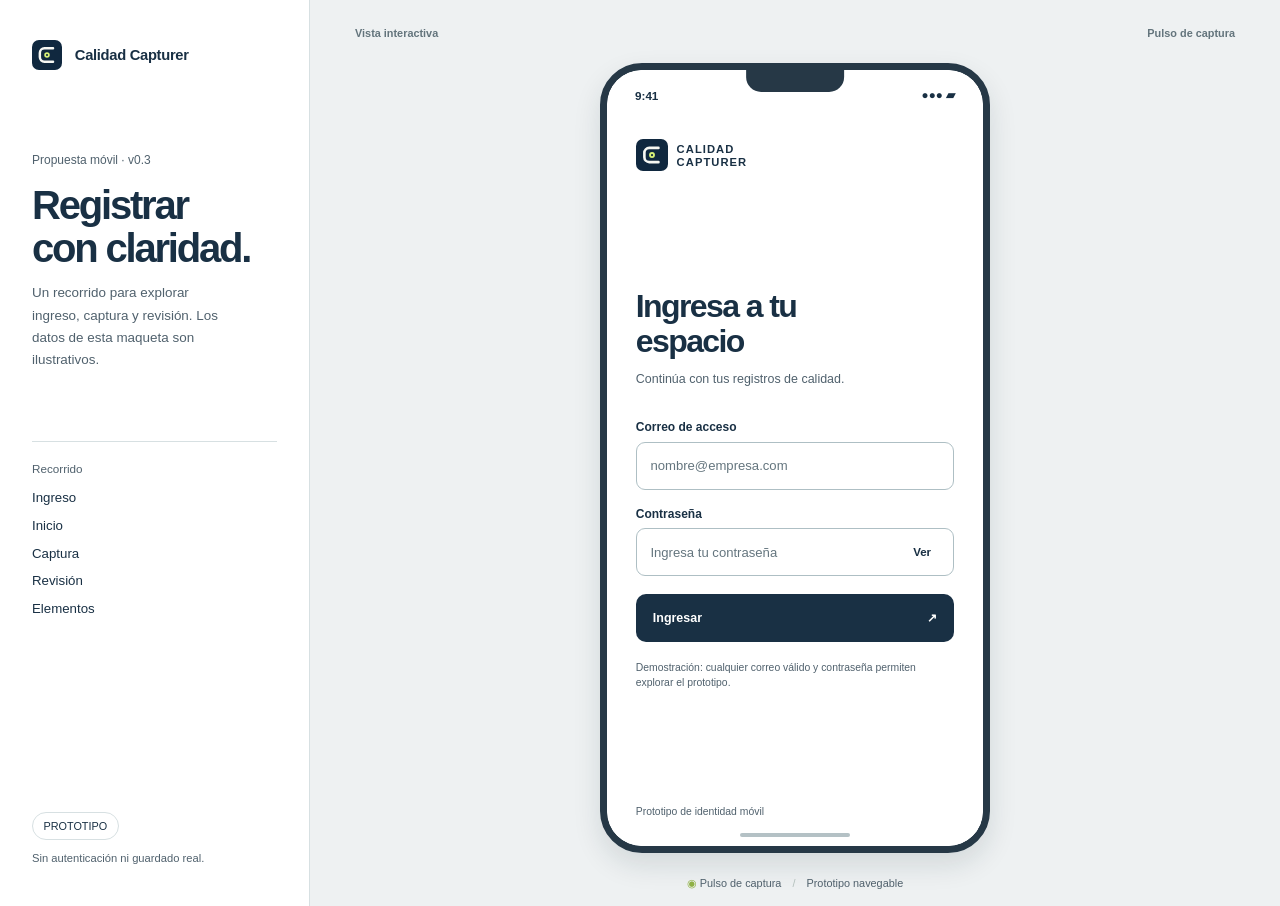
==== commit 9b0f32fb: "Redesign Pulso prototype as focused mobile work tool" ====
--- a/prototype/index.html
+++ b/prototype/index.html
@@ -10,50 +10,22 @@
     <title>Calidad Capturer · Pulso de captura</title>
     <link rel="icon" href="../assets/icono-pulso.svg" type="image/svg+xml" />
     <link rel="stylesheet" href="styles.css" />
+    <link rel="stylesheet" href="v3.css" />
     <script src="app.js" defer></script>
   </head>
   <body>
     <a class="skip-link" href="#app-content">Saltar al contenido</a>
     <div class="studio-shell">
       <aside class="studio-panel" aria-label="Ficha de la propuesta">
-        <div class="studio-kicker">
-          <span class="signal-dot"></span> DIRECCIÓN SELECCIONADA · A
-        </div>
-        <div class="studio-logo">
-          <img src="../assets/icono-pulso.svg" alt="" /> Calidad Capturer
-        </div>
-        <h1>La precisión<br /><em>toma forma.</em></h1>
-        <p class="studio-intro">
-          Un lenguaje móvil para enfocar, registrar y confirmar con claridad.
-          Esta maqueta permite recorrer transiciones, botones y estados de la
-          identidad <strong>Pulso de captura</strong>.
-        </p>
-        <div class="studio-facts">
-          <div>
-            <span>01</span>
-            <p>Identidad propia</p>
-          </div>
-          <div>
-            <span>02</span>
-            <p>Acciones explícitas</p>
-          </div>
-          <div>
-            <span>03</span>
-            <p>Motion con propósito</p>
-          </div>
-        </div>
-        <div class="studio-footer">
-          <span class="demo-badge">PROTOTIPO</span>
-          <p>
-            Datos ilustrativos. No autentica, guarda ni sincroniza información
-            real.
-          </p>
-        </div>
+        <div class="studio-logo"><img src="../assets/icono-pulso.svg" alt="" /> Calidad Capturer</div>
+        <div class="studio-summary"><span>Propuesta móvil · v0.3</span><h1>Registrar con claridad.</h1><p>Un recorrido para explorar ingreso, captura y revisión. Los datos de esta maqueta son ilustrativos.</p></div>
+        <div class="studio-index"><span>Recorrido</span><p>Ingreso</p><p>Inicio</p><p>Captura</p><p>Revisión</p><p>Elementos</p></div>
+        <div class="studio-footer"><span class="demo-badge">PROTOTIPO</span><p>Sin autenticación ni guardado real.</p></div>
       </aside>
 
       <main id="app-content" class="preview-area" tabindex="-1">
         <div class="preview-topline">
-          <span>VISTA INTERACTIVA</span><span>01 / IDENTIDAD MÓVIL</span>
+          <span>Vista interactiva</span><span>Pulso de captura</span>
         </div>
         <div class="device-wrap">
           <div class="device" aria-label="Prototipo de aplicación móvil">
@@ -68,7 +40,6 @@
                 class="screen screen-login is-active"
                 aria-labelledby="login-title"
               >
-                <div class="login-glow" aria-hidden="true"></div>
                 <div class="login-brand">
                   <div class="brand-mark">
                     <img src="../assets/icono-pulso.svg" alt="" />
@@ -76,9 +47,8 @@
                   <span>CALIDAD<br />CAPTURER</span>
                 </div>
                 <div class="login-content">
-                  <span class="eyebrow light">OPERACIÓN CON CLARIDAD</span>
-                  <h2 id="login-title">Cada detalle<br />cuenta.</h2>
-                  <p>Ingresa para continuar tu trabajo.</p>
+                  <h2 id="login-title">Ingresa a tu espacio</h2>
+                  <p>Continúa con tus registros de calidad.</p>
                   <form id="login-form" novalidate>
                     <div class="field-group">
                       <label for="email">Correo de acceso</label>
@@ -137,9 +107,7 @@
                     explorar el prototipo.
                   </p>
                 </div>
-                <div class="login-bottom">
-                  Una experiencia Banasan · Concepto móvil
-                </div>
+                <div class="login-bottom">Prototipo de identidad móvil</div>
               </section>
 
               <section
@@ -164,23 +132,14 @@
                   </button>
                 </header>
                 <div class="app-scroll">
-                  <div class="home-intro">
-                    <div><p class="eyebrow">ESTACIÓN / 01</p><h2 id="home-title" class="page-title">Listo para<br /><em>capturar.</em></h2></div>
-                    <span class="edition-tag">PULSO<br />01—24</span>
-                  </div>
-                  <p class="page-subtitle">Cada detalle tiene un lugar. Empieza por el contexto y cierra con una revisión.</p>
-                  <div class="capture-console">
-                    <div class="console-top"><span><i class="live-dot"></i> MODO CAPTURA</span><span>01 / 02</span></div>
-                    <div class="console-stage">
-                      <div class="console-scale" aria-hidden="true"><span>00</span><span>25</span><span>50</span><span>75</span><span>100</span></div>
-                      <div class="focus-field" aria-hidden="true"><span class="focus-corner tl"></span><span class="focus-corner tr"></span><span class="focus-corner bl"></span><span class="focus-corner br"></span><span class="focus-core"></span><span class="focus-axis"></span></div>
-                      <div class="console-readout"><span>ENFOCAR</span><strong>El siguiente registro<br />empieza aquí.</strong></div>
-                    </div>
-                    <button class="console-action" id="start-capture" type="button"><span class="action-index">01</span><span>Iniciar captura<small>Contexto → revisión</small></span><span class="action-arrow" aria-hidden="true">↗</span></button>
-                  </div>
-                  <div class="operation-strip"><span>FLUJO DE EJEMPLO</span><div><b>01</b> Contexto <span class="strip-line"></span><b>02</b> Revisión</div></div>
-                  <div class="section-heading"><h3>Lenguaje de estado</h3><span>VISTA PREVIA</span></div>
-                  <div class="signal-board" aria-label="Estados de ejemplo"><div><span class="signal-bar ok"></span><strong>Confirmado</strong><small>Acción completada</small></div><div><span class="signal-bar wait"></span><strong>Pendiente</strong><small>Por revisar</small></div><div><span class="signal-bar alert"></span><strong>Atención</strong><small>Acción disponible</small></div></div>
+                  <h2 id="home-title" class="page-title">Inicio</h2>
+                  <p class="page-subtitle">Tus registros, a mano.</p>
+                  <section class="work-action" aria-labelledby="new-capture-title">
+                    <div class="work-action-heading"><span class="work-action-icon" aria-hidden="true">＋</span><h3 id="new-capture-title">Nueva captura</h3></div>
+                    <p>Registra el contexto y revisa los datos antes de terminar.</p>
+                    <button id="start-capture" class="button button-dark full-width" type="button">Empezar captura <span aria-hidden="true">→</span></button>
+                  </section>
+                  <section class="activity-section" aria-labelledby="activity-title"><div class="section-heading"><h3 id="activity-title">Estados de ejemplo</h3><span>Demostración</span></div><div class="activity-row"><span class="activity-marker ready"></span><div><strong>Listo para revisar</strong><small>El registro tiene datos por confirmar</small></div></div><div class="activity-row"><span class="activity-marker pending"></span><div><strong>En progreso</strong><small>Hay trabajo pendiente</small></div></div><p class="activity-note">Estos estados muestran el lenguaje visual; no representan registros reales.</p></section>
                 </div>
                 <nav class="bottom-nav" aria-label="Navegación principal">
                   <button
@@ -221,18 +180,13 @@
                   ><span class="header-spacer"></span>
                 </header>
                 <div class="app-scroll capture-scroll">
-                  <div class="step-heading"><p class="eyebrow">SECUENCIA DE CAPTURA</p><span>01 — 02</span></div>
-                  <h2 id="capture-title" class="page-title">
-                    Primero, el<br /><em>contexto.</em>
-                  </h2>
-                  <p class="page-subtitle">
-                    Ejemplo de formulario y validación. No guarda datos.
-                  </p>
+                  <h2 id="capture-title" class="page-title">Contexto</h2>
+                  <p class="page-subtitle">Completa los datos de este ejemplo.</p>
                   <div class="sequence-map" aria-label="Paso 1 de 2"><div class="sequence-node active"><span>01</span><strong>Contexto</strong></div><div class="sequence-connector"></div><div class="sequence-node"><span>02</span><strong>Revisión</strong></div></div>
-                  <div class="form-heading"><span>DATOS DEL REGISTRO</span><span>01 / 02</span></div>
+                  <div class="form-heading"><span>Datos del registro</span><span>1 de 2</span></div>
                   <form id="capture-form" novalidate>
                     <div class="field-group field-light">
-                      <label for="reference">Referencia de ejemplo</label
+                      <label for="reference">Referencia <span class="field-qualifier">Obligatorio</span></label
                       ><input
                         id="reference"
                         name="reference"
@@ -247,7 +201,7 @@
                       ></span>
                     </div>
                     <div class="field-group field-light">
-                      <label for="note">Observación</label
+                      <label for="note">Observación <span class="field-qualifier">Opcional</span></label
                       ><textarea
                         id="note"
                         name="note"
@@ -256,20 +210,17 @@
                         aria-describedby="note-help"
                       ></textarea
                       ><span class="field-help" id="note-help"
-                        >Campo ilustrativo para revisar densidad y
-                        legibilidad.</span
+                        >Puedes editar esta nota antes de confirmar.</span
                       >
                     </div>
                     <div class="inline-info">
-                      <span aria-hidden="true">✦</span>
                       <p>
-                        Las reglas de captura reales se definirán con Producto
-                        antes de implementación.
+                        Los campos y reglas reales se definirán con Producto. Esta vista no guarda datos.
                       </p>
                     </div>
                   </form>
                 </div>
-                <div class="capture-action-dock"><button type="submit" form="capture-form" class="button button-dark full-width">Continuar a revisión <span aria-hidden="true">→</span></button></div>
+                <div class="capture-action-dock"><button type="submit" form="capture-form" class="button button-dark full-width">Continuar <span aria-hidden="true">→</span></button></div>
               </section>
 
               <section
@@ -290,17 +241,11 @@
                   ><span class="header-spacer"></span>
                 </header>
                 <div class="app-scroll">
-                  <div class="step-heading"><p class="eyebrow">SECUENCIA DE CAPTURA</p><span>02 — 02</span></div>
-                  <h2 id="review-title" class="page-title">
-                    Lectura<br /><em>final.</em>
-                  </h2>
-                  <p class="page-subtitle">
-                    Revisa el ejemplo. Confirmar sólo modifica esta maqueta.
-                  </p>
+                  <h2 id="review-title" class="page-title">Revisión</h2>
+                  <p class="page-subtitle">Comprueba estos datos antes de terminar.</p>
                   <div class="sequence-map" aria-label="Paso 2 de 2"><div class="sequence-node done"><span>✓</span><strong>Contexto</strong></div><div class="sequence-connector filled"></div><div class="sequence-node active"><span>02</span><strong>Revisión</strong></div></div>
                   <div class="review-card">
-                    <div class="review-card-header"><span class="eyebrow">REGISTRO / DEMO</span><span class="review-mark" aria-hidden="true">◎</span></div>
-                    <p class="review-card-title">Verifica antes de cerrar.</p>
+                    <div class="review-card-header"><span>Registro de ejemplo</span><span>Sin guardar</span></div>
                     <dl>
                       <div>
                         <dt>Referencia</dt>
@@ -342,21 +287,15 @@
                   ><span class="header-spacer"></span>
                 </header>
                 <div class="app-scroll">
-                  <p class="eyebrow">PIEZAS BASE</p>
-                  <h2 id="components-title" class="page-title">
-                    Un lenguaje<br /><em>consistente.</em>
-                  </h2>
-                  <p class="page-subtitle">
-                    Estados de botones y patrones candidatos.
-                  </p>
+                  <h2 id="components-title" class="page-title">Elementos</h2>
+                  <p class="page-subtitle">Acciones y estados del prototipo.</p>
                   <div class="component-section">
-                    <span class="eyebrow">PATRONES DE PULSO</span>
-                    <div class="pattern-sample"><span class="pattern-sample-mark" aria-hidden="true">◎</span><div><strong>Foco operativo</strong><small>Una acción dominante dentro de un marco de lectura.</small></div><span>01</span></div>
+                    <span class="eyebrow">Recorrido de captura</span>
                     <div class="sequence-map component-sequence" aria-label="Secuencia de ejemplo"><div class="sequence-node done"><span>✓</span><strong>Contexto</strong></div><div class="sequence-connector filled"></div><div class="sequence-node active"><span>02</span><strong>Revisión</strong></div></div>
-                    <p class="component-help">La barra contextual mantiene “Continuar” disponible mientras el contenido se desplaza.</p>
+                    <p class="component-help">La acción principal permanece al pie del formulario.</p>
                   </div>
                   <div class="component-section">
-                    <span class="eyebrow">ACCIONES</span
+                    <span class="eyebrow">Acciones</span
                     ><button
                       type="button"
                       class="button button-dark full-width demo-button"
@@ -381,7 +320,7 @@
                     </button>
                   </div>
                   <div class="component-section">
-                    <span class="eyebrow">ESTADOS</span>
+                    <span class="eyebrow">Estados</span>
                     <div class="chip-row">
                       <span class="state-chip chip-success">✓ Confirmado</span
                       ><span class="state-chip chip-pending">◌ Pendiente</span
@@ -393,7 +332,7 @@
                     </p>
                   </div>
                   <div class="component-section">
-                    <span class="eyebrow">CONTENIDO Y RECUPERACIÓN</span>
+                    <span class="eyebrow">Contenido y recuperación</span>
                     <div class="state-example">
                       <strong>Sin registros</strong>
                       <p>
@@ -426,17 +365,6 @@
                       >
                     </div>
                   </div>
-                  <div class="component-section">
-                    <span class="eyebrow">MATERIALIDAD</span>
-                    <div class="material-card">
-                      <span class="material-orbit" aria-hidden="true">◎</span
-                      ><strong>Profundidad puntual.</strong>
-                      <p>
-                        Contenido opaco y legible; acento reservado para
-                        acciones.
-                      </p>
-                    </div>
-                  </div>
                 </div>
                 <nav class="bottom-nav" aria-label="Navegación principal">
                   <button type="button" class="nav-item" data-screen="home">
@@ -473,10 +401,7 @@
                   ><span class="header-spacer"></span>
                 </header>
                 <div class="app-scroll">
-                  <p class="eyebrow">TU ESPACIO</p>
-                  <h2 id="profile-title" class="page-title">
-                    Siempre<br /><em>en control.</em>
-                  </h2>
+                  <h2 id="profile-title" class="page-title">Perfil</h2>
                   <div class="profile-card">
                     <div class="profile-avatar">JS</div>
                     <div>
--- a/prototype/v3.css
+++ b/prototype/v3.css
@@ -0,0 +1,113 @@
+:root {
+  --ink: #193044;
+  --ink-soft: #50616d;
+  --paper: #fff;
+  --line: #d7e0e2;
+  --lime: #cfed69;
+  --lime-dark: #9bc53d;
+  --error: #a83932;
+}
+body { background: #f1f3f4; }
+.studio-shell { grid-template-columns: 310px minmax(0, 1fr); }
+.studio-panel { background: #fff; color: var(--ink); padding: 2.5rem 2rem; border-right: 1px solid var(--line); overflow: visible; }
+.studio-panel:before { display: none; }
+.studio-logo { margin: 0; font-size: .92rem; letter-spacing: -.02em; }
+.studio-logo img { width: 30px; height: 30px; border-radius: 7px; }
+.studio-summary { margin-top: 5rem; }
+.studio-summary > span { font-size: .75rem; color: var(--ink-soft); }
+.studio-panel h1 { margin: 1rem 0 .8rem; font-size: 2.5rem; line-height: 1.07; letter-spacing: -.055em; max-width: 10ch; }
+.studio-summary p { color: var(--ink-soft); font-size: .84rem; line-height: 1.65; max-width: 27ch; }
+.studio-index { margin-top: 3.5rem; border-top: 1px solid var(--line); padding-top: 1.1rem; }
+.studio-index span { font-size: .73rem; color: var(--ink-soft); }
+.studio-index p { font-size: .83rem; margin: .8rem 0 0; }
+.studio-footer { color: var(--ink-soft); padding: 2rem 0 0; align-items: flex-start; flex-direction: column; gap: .6rem; }
+.studio-footer p { color: var(--ink-soft); font-size: .7rem; }
+.demo-badge { border-color: var(--line); color: var(--ink); letter-spacing: 0; text-transform: none; font-size: .68rem; }
+.preview-area { background: #eef1f2; padding: 1.7rem 2rem 1rem; }
+.preview-topline { max-width: 880px; color: #63747c; font-size: .68rem; letter-spacing: 0; font-weight: 650; }
+.device { border: 7px solid #263846; background: #263846; border-radius: 42px; padding: 0; height: min(805px, calc(100vh - 110px)); min-height: 630px; box-shadow: 0 12px 28px rgba(20,40,52,.12); }
+.device-island { height: 22px; width: 26%; background: #263846; border-radius: 0 0 15px 15px; }
+.device-screen { border-radius: 34px; background: #fff; }
+.statusbar { height: 42px; color: var(--ink); padding-left: 28px; padding-right: 28px; }
+.device-screen:has(.screen-login.is-active) .statusbar { color: var(--ink); }
+.home-indicator { background: #b4c1c5; }
+.screen-app { background: #fff; }
+.screen.is-active { animation: view-enter .18s ease-out both; }
+@keyframes view-enter { from { opacity: .65; transform: translateY(5px); } to { opacity: 1; transform: translateY(0); } }
+.screen-login { background: #fff; color: var(--ink); }
+.login-brand { padding-top: 1.6rem; font-size: .7rem; color: var(--ink); }
+.brand-mark img { width: 32px; height: 32px; border-radius: 7px; }
+.login-content { margin: auto 0; }
+.login-content h2 { font-size: 2rem; line-height: 1.1; max-width: 13ch; letter-spacing: -.05em; margin-bottom: .65rem; }
+.login-content > p { color: var(--ink-soft); font-size: .78rem; margin-bottom: 2rem; }
+.login-bottom { color: var(--ink-soft); font-size: .65rem; }
+.login-note { color: var(--ink-soft) !important; }
+.field-group { gap: .45rem; margin-bottom: 1.1rem; }
+.field-group label { font-size: .75rem; letter-spacing: 0; }
+.field-group input, .field-group textarea { background: #fff; color: var(--ink); border: 1px solid #aebfc4; border-radius: 9px; font-size: .82rem; min-height: 48px; padding: .78rem .85rem; }
+.field-group input::placeholder, .field-group textarea::placeholder { color: #64757e; }
+.field-group input:focus, .field-group textarea:focus { border-color: var(--ink); box-shadow: 0 0 0 3px rgba(25,48,68,.1); }
+.field-error { color: var(--error); }
+.inline-control { color: var(--ink); }
+.button { border-radius: 10px; min-height: 48px; font-size: .78rem; box-shadow: none; }
+.button-primary, .button-dark { background: var(--ink); color: #fff; }
+.button-primary:hover, .button-dark:hover { background: #29465a; }
+.button:disabled { background: #e0e5e6; color: #5e6d72; }
+.app-header { min-height: 63px; background: #fff; border-bottom: 1px solid var(--line); padding: 0 1.45rem; }
+.header-brand { font-size: .68rem; letter-spacing: 0; gap: .5rem; }
+.header-brand img { width: 27px; height: 27px; border-radius: 6px; }
+.icon-button { background: #ecf1f0; color: var(--ink); border: 0; border-radius: 50%; height: 37px; width: 37px; min-height: 37px; font-size: .66rem; }
+.header-back { font-size: 1.35rem; color: var(--ink); }
+.header-title { font-size: .78rem; }
+.app-scroll { padding: 1.65rem 1.45rem 1.5rem; }
+.page-title, .home-intro .page-title, .capture-scroll .page-title, #screen-review .page-title { color: var(--ink); font-size: 2rem; line-height: 1.1; letter-spacing: -.05em; margin: 0 0 .45rem; }
+.page-title em { color: var(--ink); font-style: normal; }
+.page-subtitle { color: var(--ink-soft); font-size: .78rem; line-height: 1.5; margin-bottom: 1.6rem; }
+.work-action { padding: 1.3rem 0 1.65rem; border-top: 1px solid var(--line); border-bottom: 1px solid var(--line); }
+.work-action-heading { display: flex; align-items: center; gap: .65rem; }
+.work-action-icon { display: grid; place-items: center; width: 36px; height: 36px; border-radius: 9px; background: var(--lime); color: var(--ink); font-size: 1.35rem; line-height: 1; }
+.work-action h3 { font-size: 1.14rem; letter-spacing: -.025em; margin: 0; }
+.work-action p { font-size: .76rem; line-height: 1.5; color: var(--ink-soft); margin: .8rem 0 1.15rem; max-width: 30ch; }
+.work-action .button, .capture-action-dock .button { display: flex; justify-content: space-between; align-items: center; padding: 0 .95rem; }
+.activity-section { margin-top: 1.6rem; }
+.section-heading { margin: 0 0 .55rem; }
+.section-heading h3 { font-size: .9rem; }
+.section-heading span { text-transform: none; font-size: .65rem; font-weight: 500; letter-spacing: 0; }
+.activity-row { display: flex; align-items: center; gap: .8rem; min-height: 68px; border-top: 1px solid var(--line); }
+.activity-row > div { display: grid; gap: .2rem; }
+.activity-row strong { font-size: .75rem; }.activity-row small { color: var(--ink-soft); font-size: .66rem; }
+.activity-marker { flex: none; width: 10px; height: 10px; border-radius: 50%; border: 2px solid var(--ink); }
+.activity-marker.ready { background: var(--lime); }.activity-marker.pending { background: #fff; }
+.activity-note { border-top: 1px solid var(--line); color: var(--ink-soft); font-size: .66rem; line-height: 1.45; padding-top: .7rem; }
+.bottom-nav { background: #fff; border-top: 1px solid var(--line); padding: .4rem .8rem .5rem; min-height: 65px; }
+.nav-item { background: transparent !important; color: var(--ink-soft); flex-direction: column; gap: .1rem; border-radius: 0; font-size: .59rem; min-height: 48px; }
+.nav-item span:first-child { color: inherit !important; font-size: 1.12rem; }
+.nav-item.is-current { color: var(--ink); font-weight: 800; border-top: 2px solid var(--ink); }
+.sequence-map { margin: 0 0 1.65rem; padding-bottom: 1rem; border-bottom: 1px solid var(--line); }
+.sequence-node { font-size: .65rem; }.sequence-node span { width: 26px; height: 26px; }
+.sequence-node.active span { background: var(--ink); color: #fff; border-color: var(--ink); }.sequence-node.done span { background: var(--lime); color: var(--ink); border-color: var(--lime); }
+.form-heading { border: 0; padding: 0 0 1.2rem; color: var(--ink-soft); font-size: .65rem; letter-spacing: 0; text-transform: none; }
+.field-qualifier { float: right; font-size: .64rem; font-weight: 500; color: var(--ink-soft); }
+.field-light input, .field-light textarea { border-radius: 9px; }
+.inline-info { background: #f3f6f4; border: 0; border-radius: 9px; padding: .8rem; margin: .8rem 0; }
+.inline-info p { color: var(--ink-soft); font-size: .66rem; }
+.capture-action-dock { border-top: 1px solid var(--line); padding: .65rem 1.45rem .85rem; }
+.review-card { box-shadow: none; border: 1px solid var(--line); border-radius: 10px; }
+.review-card-header { background: #f4f6f6; color: var(--ink); padding: .8rem 1rem; font-size: .7rem; }
+.review-card-header span:last-child { color: var(--ink-soft); }
+.review-card dl { margin: 0 1rem .4rem; }.review-card dl div { font-size: .72rem; }
+.review-actions { margin-top: 1.3rem; }
+.component-section { border-color: var(--line); }
+.component-section .eyebrow { letter-spacing: 0; text-transform: none; color: var(--ink); font-size: .78rem; }
+.pattern-sample { background: #f4f6f6; color: var(--ink); border: 1px solid var(--line); box-shadow: none; }
+.pattern-sample-mark { border-color: var(--line); color: var(--ink); }
+.pattern-sample small { color: var(--ink-soft); }.pattern-sample > span:last-child { color: var(--ink-soft); }
+.profile-card { box-shadow: none; border-color: var(--line); border-radius: 10px; }
+.profile-avatar { border-radius: 50%; }
+.toast { border-radius: 9px; box-shadow: 0 5px 10px rgba(0,0,0,.14); }
+.preview-caption { color: var(--ink-soft); letter-spacing: 0; }
+.screen-app.is-active .focus-corner, .screen-app.is-active .focus-core { animation: none; }
+@media (max-width: 900px) { .studio-shell { grid-template-columns: 1fr; }.studio-panel { min-height: auto; padding: 1.1rem 1.4rem; }.studio-summary, .studio-index, .studio-footer { display: none; }.studio-logo { margin: 0; }.preview-area { min-height: auto; }.device { height: 790px; } }
+@media (max-width: 500px) { .studio-panel, .preview-topline, .preview-caption { display: none; }.preview-area { padding: 0; min-height: 100dvh; }.device-wrap { padding: 0; }.device { width: 100%; height: 100dvh; min-height: 0; border: 0; border-radius: 0; box-shadow: none; }.device-screen { border-radius: 0; }.device-island { display: none; }.home-indicator { bottom: 6px; }.app-scroll { padding-left: 1.25rem; padding-right: 1.25rem; }.app-header { padding-left: 1.25rem; padding-right: 1.25rem; } }
+@media (max-width: 400px) { .review-card dl div { display: grid; grid-template-columns: 1fr; gap: .35rem; }.review-card dd { max-width: none; text-align: left; overflow-wrap: anywhere; }.review-card dt { font-size: .65rem; } }
+@media (prefers-reduced-motion: reduce) { *, *:before, *:after { animation-duration: .01ms !important; transition-duration: .01ms !important; } }
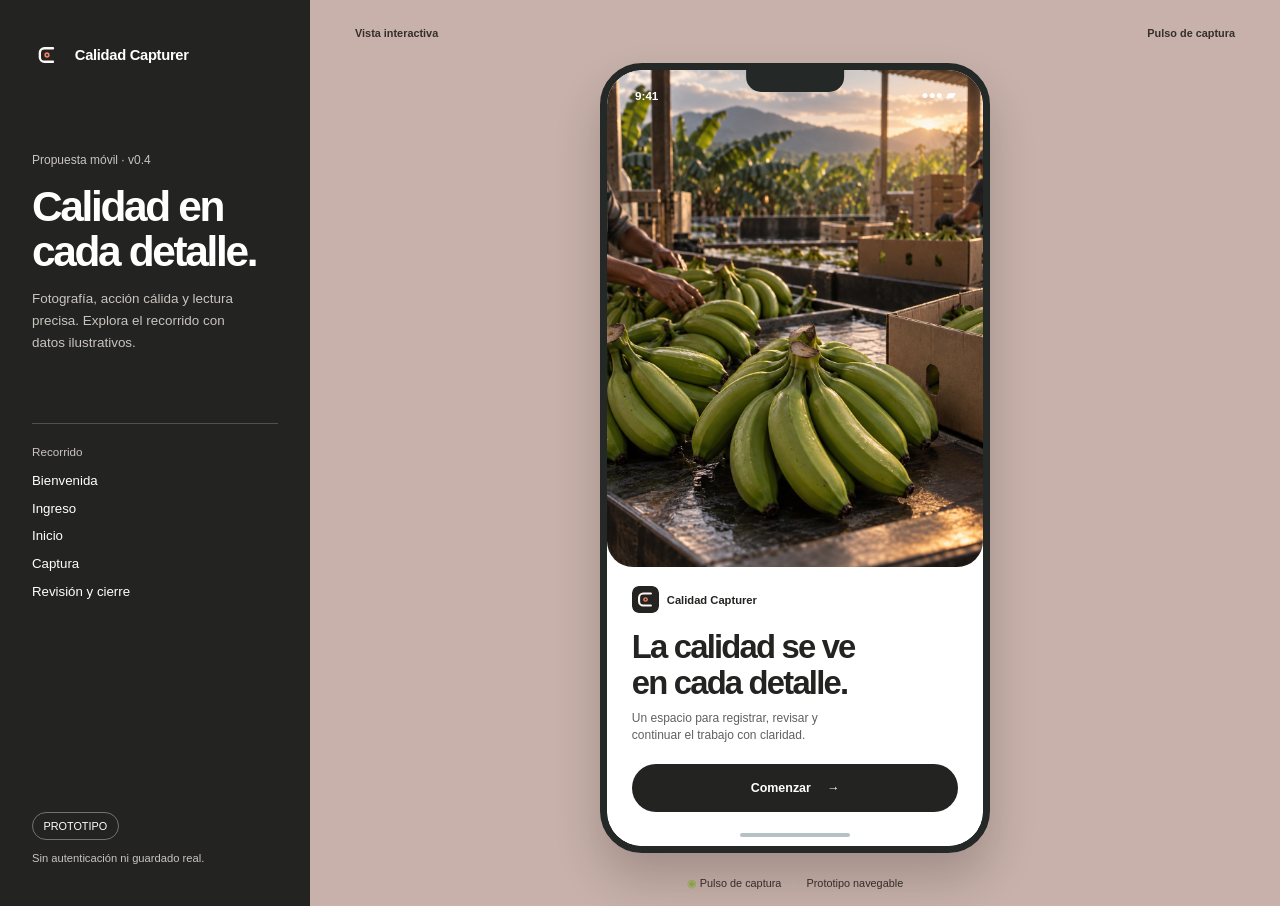
==== commit 47b020e8: "Explore high-fidelity Pulso mobile direction" ====
--- a/prototype/index.html
+++ b/prototype/index.html
@@ -6,20 +6,21 @@
       name="viewport"
       content="width=device-width, initial-scale=1, viewport-fit=cover"
     />
-    <meta name="theme-color" content="#10283f" />
+    <meta name="theme-color" content="#232321" />
     <title>Calidad Capturer · Pulso de captura</title>
-    <link rel="icon" href="../assets/icono-pulso.svg" type="image/svg+xml" />
+    <link rel="icon" href="../assets/icono-pulso-v04.svg" type="image/svg+xml" />
     <link rel="stylesheet" href="styles.css" />
     <link rel="stylesheet" href="v3.css" />
+    <link rel="stylesheet" href="v4.css" />
     <script src="app.js" defer></script>
   </head>
   <body>
     <a class="skip-link" href="#app-content">Saltar al contenido</a>
     <div class="studio-shell">
       <aside class="studio-panel" aria-label="Ficha de la propuesta">
-        <div class="studio-logo"><img src="../assets/icono-pulso.svg" alt="" /> Calidad Capturer</div>
-        <div class="studio-summary"><span>Propuesta móvil · v0.3</span><h1>Registrar con claridad.</h1><p>Un recorrido para explorar ingreso, captura y revisión. Los datos de esta maqueta son ilustrativos.</p></div>
-        <div class="studio-index"><span>Recorrido</span><p>Ingreso</p><p>Inicio</p><p>Captura</p><p>Revisión</p><p>Elementos</p></div>
+        <div class="studio-logo"><img src="../assets/icono-pulso-v04.svg" alt="" /> Calidad Capturer</div>
+        <div class="studio-summary"><span>Propuesta móvil · v0.4</span><h1>Calidad en cada detalle.</h1><p>Fotografía, acción cálida y lectura precisa. Explora el recorrido con datos ilustrativos.</p></div>
+        <div class="studio-index"><span>Recorrido</span><p>Bienvenida</p><p>Ingreso</p><p>Inicio</p><p>Captura</p><p>Revisión y cierre</p></div>
         <div class="studio-footer"><span class="demo-badge">PROTOTIPO</span><p>Sin autenticación ni guardado real.</p></div>
       </aside>
 
@@ -35,14 +36,20 @@
                 <span>9:41</span><span>●●● ▰</span>
               </div>
 
+              <section id="screen-welcome" class="screen screen-welcome is-active" aria-labelledby="welcome-title">
+                <div class="welcome-photo"><img src="../assets/packing-editorial-v04.png" alt="Banano en un área de selección y empaque" /></div>
+                <div class="welcome-content"><span class="welcome-brand"><img src="../assets/icono-pulso-v04.svg" alt="" /> Calidad Capturer</span><h2 id="welcome-title">La calidad se ve en cada detalle.</h2><p>Un espacio para registrar, revisar y continuar el trabajo con claridad.</p><button type="button" class="button button-dark full-width" data-screen="login">Comenzar <span aria-hidden="true">→</span></button></div>
+              </section>
+
               <section
                 id="screen-login"
-                class="screen screen-login is-active"
+                class="screen screen-login"
                 aria-labelledby="login-title"
+                hidden
               >
                 <div class="login-brand">
                   <div class="brand-mark">
-                    <img src="../assets/icono-pulso.svg" alt="" />
+                    <img src="../assets/icono-pulso-v04.svg" alt="" />
                   </div>
                   <span>CALIDAD<br />CAPTURER</span>
                 </div>
@@ -118,7 +125,7 @@
               >
                 <header class="app-header">
                   <div class="header-brand">
-                    <img src="../assets/icono-pulso.svg" alt="" /><span
+                    <img src="../assets/icono-pulso-v04.svg" alt="" /><span
                       >CAPTURER</span
                     >
                   </div>
@@ -131,12 +138,12 @@
                     <span aria-hidden="true">JS</span>
                   </button>
                 </header>
-                <div class="app-scroll">
-                  <h2 id="home-title" class="page-title">Inicio</h2>
-                  <p class="page-subtitle">Tus registros, a mano.</p>
+                <div class="app-scroll home-scroll">
+                  <div class="home-greeting"><span>Hola de nuevo</span><h2 id="home-title" class="page-title">Captura con confianza.</h2><p class="page-subtitle">Tu espacio de trabajo está listo.</p></div>
                   <section class="work-action" aria-labelledby="new-capture-title">
-                    <div class="work-action-heading"><span class="work-action-icon" aria-hidden="true">＋</span><h3 id="new-capture-title">Nueva captura</h3></div>
-                    <p>Registra el contexto y revisa los datos antes de terminar.</p>
+                    <div class="work-action-heading"><h3 id="new-capture-title">Nueva captura</h3><span class="work-action-icon" aria-hidden="true">↗</span></div>
+                    <p>Empieza un registro y revisa sus datos antes de terminar.</p>
+                    <img class="work-action-image" src="../assets/banana-box-cutout-v04.png" alt="" />
                     <button id="start-capture" class="button button-dark full-width" type="button">Empezar captura <span aria-hidden="true">→</span></button>
                   </section>
                   <section class="activity-section" aria-labelledby="activity-title"><div class="section-heading"><h3 id="activity-title">Estados de ejemplo</h3><span>Demostración</span></div><div class="activity-row"><span class="activity-marker ready"></span><div><strong>Listo para revisar</strong><small>El registro tiene datos por confirmar</small></div></div><div class="activity-row"><span class="activity-marker pending"></span><div><strong>En progreso</strong><small>Hay trabajo pendiente</small></div></div><p class="activity-note">Estos estados muestran el lenguaje visual; no representan registros reales.</p></section>
@@ -259,21 +266,21 @@
                   </div>
                   <div class="review-actions">
                     <button
-                      id="confirm-demo"
-                      type="button"
-                      class="button button-dark full-width"
-                    >
-                      Confirmar demostración
-                      <span aria-hidden="true">✓</span></button
-                    ><button
                       type="button"
                       class="button button-quiet full-width"
                       data-screen="capture"
                     >
-                      Editar ejemplo
+                      Editar datos
                     </button>
                   </div>
                 </div>
+                <div class="capture-action-dock"><button id="confirm-demo" type="button" class="button button-dark full-width">Terminar recorrido <span aria-hidden="true">→</span></button></div>
+              </section>
+
+              <section id="screen-complete" class="screen screen-complete" aria-labelledby="complete-title" hidden>
+                <div class="complete-top"><img src="../assets/icono-pulso-v04.svg" alt="" /><span>Calidad Capturer</span></div>
+                <div class="complete-content"><div class="complete-symbol" aria-hidden="true">✓</div><h2 id="complete-title">Recorrido terminado.</h2><p>Exploraste cómo se registra y revisa una captura. Esta demostración no guardó datos.</p></div>
+                <div class="complete-bottom"><button type="button" class="button button-coral full-width" data-screen="home">Volver al inicio <span aria-hidden="true">→</span></button></div>
               </section>
 
               <section
--- a/prototype/v4.css
+++ b/prototype/v4.css
@@ -0,0 +1,109 @@
+:root {
+  --ink: #232321;
+  --ink-soft: #5e625e;
+  --paper: #f5f4f1;
+  --white: #fff;
+  --line: #dedfda;
+  --lime: #f47e63;
+  --lime-dark: #dc6a50;
+  --coral: #f47e63;
+}
+body { background: #c7b1aa; }
+.studio-panel { background: #232321; color: #fff; border-right: 0; }
+.studio-logo img { border-radius: 8px; }
+.studio-summary > span, .studio-summary p, .studio-index span, .studio-footer, .studio-footer p { color: #c9c4bf; }
+.studio-panel h1 { color: #fff; font-size: 2.65rem; }
+.studio-index { border-color: #52504c; }
+.demo-badge { color: #fff; border-color: #77716d; }
+.preview-area { background: #c7b1aa; }
+.preview-topline, .preview-caption { color: #352e2b; }
+.device { border-color: #242827; background: #242827; box-shadow: 0 26px 45px rgba(41,28,26,.22); }
+.device-island { background: #242827; }
+.device-screen { background: #fff; }
+.screen.is-active { animation: v4-enter .22s cubic-bezier(.2,.8,.2,1) both; }
+@keyframes v4-enter { from { opacity: 0; transform: translateY(8px) scale(.985); } to { opacity: 1; transform: translateY(0) scale(1); } }
+.device-screen:has(.screen-welcome.is-active) .statusbar,
+.device-screen:has(.screen-login.is-active) .statusbar,
+.device-screen:has(#screen-home.is-active) .statusbar,
+.device-screen:has(.screen-complete.is-active) .statusbar { color: #fff; }
+.screen-welcome { display: flex; flex-direction: column; background: #fff; color: var(--ink); }
+.welcome-photo { flex: 1 1 55%; min-height: 0; margin-top: -43px; overflow: hidden; border-radius: 0 0 26px 26px; background: #5f5346; }
+.welcome-photo img { display: block; width: 100%; height: 100%; object-fit: cover; object-position: center 50%; }
+.welcome-content { flex: 0 0 auto; padding: 1.2rem 1.55rem 2.1rem; }
+.welcome-brand { display: flex; align-items: center; gap: .5rem; font-size: .7rem; font-weight: 800; color: var(--ink); }
+.welcome-brand img { width: 27px; height: 27px; border-radius: 7px; }
+.welcome-content h2 { font-size: clamp(1.7rem, 6vw, 2.05rem); line-height: 1.08; letter-spacing: -.055em; margin: 1rem 0 .6rem; max-width: 14ch; }
+.welcome-content p { font-size: .75rem; line-height: 1.45; color: var(--ink-soft); max-width: 33ch; margin: 0 0 1.25rem; }
+.button-dark, .button-primary { background: var(--ink); color: #fff; border: 0; box-shadow: none; border-radius: 100px; }
+.button-dark:hover, .button-primary:hover { background: #3a3a36; }
+.welcome-content .button { display: flex; align-items: center; justify-content: center; gap: 1rem; min-height: 48px; }
+.screen-login { background: var(--paper); }
+.screen-login:before { content: ""; position: absolute; top: -43px; left: 0; right: 0; height: 58%; background: linear-gradient(rgba(20,18,17,.24),rgba(20,18,17,.24)), url("../assets/packing-editorial-v04.png") center 33% / cover; }
+.login-brand { color: #fff; padding-top: 1.5rem; }
+.login-content { background: #fff; border-radius: 25px 25px 0 0; margin: auto 0 0; padding: 2rem 1.7rem .4rem; }
+.login-content h2 { font-size: 1.9rem; max-width: 15ch; }
+.login-content > p { margin-bottom: 1.4rem; }
+.login-bottom { background: #fff; padding: .2rem 1.7rem 1.4rem; }
+.login-note { font-size: .63rem !important; }
+.field-group input, .field-group textarea { border-radius: 11px; background: #fafaf9; border-color: #d6d8d4; }
+.field-group input:focus, .field-group textarea:focus { border-color: var(--ink); box-shadow: 0 0 0 3px rgba(244,126,99,.18); }
+.login-submit { border-radius: 100px; }
+.screen-app { background: var(--paper); }
+#screen-home .app-header { background: var(--ink); color: #fff; border-bottom: 0; }
+#screen-home .header-brand { color: #fff; }
+#screen-home .icon-button { background: #3a3a37; color: #fff; }
+.device-screen:has(#screen-home.is-active) .statusbar { background: var(--ink); color: #fff; }
+.device-screen:has(#screen-home.is-active) { background: var(--ink); }
+#screen-home { background: var(--ink); }
+#screen-home .home-scroll { padding-top: 0; }
+.home-scroll { background: var(--paper); padding-top: 0; }
+.home-greeting { background: var(--ink); color: #fff; margin: 0 -1.45rem; padding: 1.35rem 1.45rem 5.2rem; }
+.home-greeting > span { color: #bcbcb7; font-size: .68rem; }
+.home-greeting .page-title { color: #fff; font-size: 2rem; max-width: 13ch; margin: .4rem 0 .35rem; }
+.home-greeting .page-subtitle { color: #d0d0ca; margin: 0; }
+.work-action { position: relative; overflow: hidden; margin-top: -3.6rem; padding: 1.15rem 1.1rem 1rem; min-height: 248px; border: 0; border-radius: 17px; background: var(--coral); box-shadow: 0 10px 18px rgba(70,48,41,.15); }
+.work-action-heading { justify-content: space-between; }
+.work-action h3 { font-size: 1.32rem; letter-spacing: -.04em; max-width: 10ch; }
+.work-action-icon { width: 29px; height: 29px; border-radius: 50%; background: rgba(255,255,255,.24); font-size: 1.05rem; }
+.work-action p { position: relative; z-index: 2; color: #4d3029; font-size: .69rem; line-height: 1.4; max-width: 18ch; margin: .85rem 0 0; }
+.work-action-image { position: absolute; z-index: 1; width: 55%; height: 135px; object-fit: contain; right: -1rem; top: 2.45rem; filter: drop-shadow(0 10px 10px rgba(55,38,32,.18)); }
+.work-action .button { position: absolute; z-index: 3; left: 1rem; bottom: 1rem; width: calc(100% - 2rem); min-height: 45px; }
+.activity-section { margin-top: 1.35rem; }
+.activity-section .section-heading h3 { font-size: .85rem; }
+.activity-row { background: #fff; border: 0; border-radius: 11px; padding: .6rem .8rem; min-height: 62px; margin: .45rem 0; }
+.activity-marker { border-color: var(--coral); }
+.activity-marker.ready { background: var(--coral); }
+.activity-note { border: 0; padding-top: .15rem; }
+.bottom-nav { background: #fff; border-color: #e4e4e0; }
+.nav-item.is-current { border-top-color: var(--coral); }
+.capture-scroll { background: var(--paper); }
+.capture-scroll .sequence-map { border: 0; border-radius: 14px; background: var(--coral); padding: .8rem .8rem; margin: 0 0 1.3rem; }
+.sequence-node, .sequence-node.active { color: var(--ink); }
+.sequence-node.active span, .sequence-node.done span { background: var(--ink); color: #fff; border-color: var(--ink); }
+.sequence-node span { border-color: rgba(35,35,33,.45); }
+.sequence-connector { background: rgba(35,35,33,.45); }
+.form-heading { color: var(--ink); }
+.inline-info { background: #fff; }
+.capture-action-dock { background: #fff; }
+.capture-action-dock .button { border-radius: 100px; }
+#screen-review .app-scroll { background: #f5f4f1; }
+#screen-review .sequence-map { background: #fff; border-radius: 12px; padding: .75rem; border: 0; }
+#screen-review .review-card { background: #fff; border: 0; border-radius: 13px; }
+#screen-review .review-card-header { background: #fff; border-bottom: 1px dashed #d9d9d4; padding: .9rem 1rem; }
+#screen-review .review-card dl div { border-top-color: #eee; }
+#screen-review .review-actions { margin-top: .65rem; }
+#screen-review .review-actions .button-quiet { background: transparent; color: var(--ink); }
+.screen-complete { display: flex; flex-direction: column; background: var(--ink); color: #fff; }
+.complete-top { display: flex; align-items: center; gap: .55rem; padding: 1.6rem 1.6rem 0; font-size: .72rem; font-weight: 750; }
+.complete-top img { width: 30px; height: 30px; border-radius: 7px; }
+.complete-content { margin: auto 1.6rem; }
+.complete-symbol { width: 74px; height: 74px; display: grid; place-items: center; border-radius: 50%; background: var(--coral); color: var(--ink); font-size: 2.1rem; margin-bottom: 1.7rem; }
+.complete-content h2 { font-size: 2.45rem; line-height: 1.06; letter-spacing: -.055em; max-width: 10ch; margin-bottom: .7rem; }
+.complete-content p { color: #c8c8c2; font-size: .82rem; line-height: 1.5; max-width: 30ch; }
+.complete-bottom { padding: 0 1.5rem 2rem; }
+.button-coral { background: var(--coral); color: var(--ink); border: 0; border-radius: 100px; min-height: 49px; display: flex; justify-content: center; align-items: center; gap: 1rem; font-weight: 800; }
+.screen-complete.is-active .complete-symbol { animation: complete-pop .35s cubic-bezier(.2,.9,.2,1.2) both; }
+@keyframes complete-pop { from { opacity: 0; transform: scale(.65); } to { opacity: 1; transform: scale(1); } }
+@media (max-width: 500px) { .home-greeting { margin-left: -1.25rem; margin-right: -1.25rem; padding-left: 1.25rem; padding-right: 1.25rem; }.welcome-photo { flex-basis: 53%; }.welcome-content { padding-bottom: 1.8rem; }.work-action { min-height: 239px; } }
+@media (max-height: 740px) { .welcome-photo { flex-basis: 45%; }.welcome-content h2 { font-size: 1.7rem; }.login-content { padding-top: 1.3rem; }.login-content .field-group { margin-bottom: .7rem; } }
+@media (prefers-reduced-motion: reduce) { .screen.is-active, .screen-complete.is-active .complete-symbol { animation-duration: .01ms !important; } }
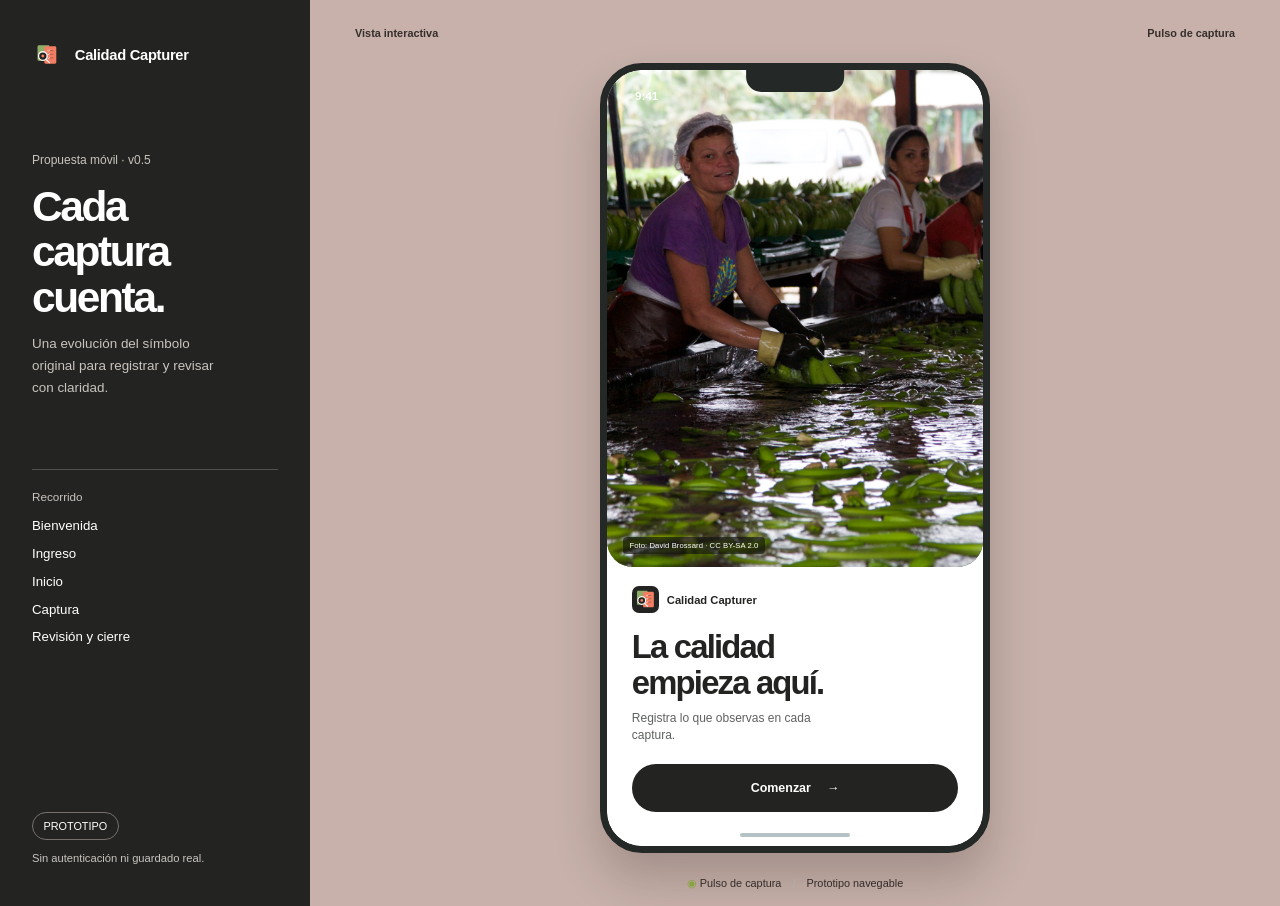
==== commit dfce526c: "Evolve mobile identity with documentary opening and legacy mark" ====
--- a/prototype/index.html
+++ b/prototype/index.html
@@ -8,18 +8,19 @@
     />
     <meta name="theme-color" content="#232321" />
     <title>Calidad Capturer · Pulso de captura</title>
-    <link rel="icon" href="../assets/icono-pulso-v04.svg" type="image/svg+xml" />
+    <link rel="icon" href="../assets/icono-capturer-evolucion-v05.svg" type="image/svg+xml" />
     <link rel="stylesheet" href="styles.css" />
     <link rel="stylesheet" href="v3.css" />
     <link rel="stylesheet" href="v4.css" />
+    <link rel="stylesheet" href="v5.css" />
     <script src="app.js" defer></script>
   </head>
   <body>
     <a class="skip-link" href="#app-content">Saltar al contenido</a>
     <div class="studio-shell">
       <aside class="studio-panel" aria-label="Ficha de la propuesta">
-        <div class="studio-logo"><img src="../assets/icono-pulso-v04.svg" alt="" /> Calidad Capturer</div>
-        <div class="studio-summary"><span>Propuesta móvil · v0.4</span><h1>Calidad en cada detalle.</h1><p>Fotografía, acción cálida y lectura precisa. Explora el recorrido con datos ilustrativos.</p></div>
+        <div class="studio-logo"><img src="../assets/icono-capturer-evolucion-v05.svg" alt="" /> Calidad Capturer</div>
+        <div class="studio-summary"><span>Propuesta móvil · v0.5</span><h1>Cada captura cuenta.</h1><p>Una evolución del símbolo original para registrar y revisar con claridad.</p></div>
         <div class="studio-index"><span>Recorrido</span><p>Bienvenida</p><p>Ingreso</p><p>Inicio</p><p>Captura</p><p>Revisión y cierre</p></div>
         <div class="studio-footer"><span class="demo-badge">PROTOTIPO</span><p>Sin autenticación ni guardado real.</p></div>
       </aside>
@@ -37,8 +38,8 @@
               </div>
 
               <section id="screen-welcome" class="screen screen-welcome is-active" aria-labelledby="welcome-title">
-                <div class="welcome-photo"><img src="../assets/packing-editorial-v04.png" alt="Banano en un área de selección y empaque" /></div>
-                <div class="welcome-content"><span class="welcome-brand"><img src="../assets/icono-pulso-v04.svg" alt="" /> Calidad Capturer</span><h2 id="welcome-title">La calidad se ve en cada detalle.</h2><p>Un espacio para registrar, revisar y continuar el trabajo con claridad.</p><button type="button" class="button button-dark full-width" data-screen="login">Comenzar <span aria-hidden="true">→</span></button></div>
+                <div class="welcome-photo"><img src="../assets/welcome-documentary-v05.jpg" alt="Trabajadoras seleccionan y limpian bananos en un área de empaque" /><span class="photo-credit">Foto: David Brossard · CC BY-SA 2.0</span></div>
+                <div class="welcome-content"><span class="welcome-brand"><img src="../assets/icono-capturer-evolucion-v05.svg" alt="" /> Calidad Capturer</span><h2 id="welcome-title">La calidad empieza aquí.</h2><p>Registra lo que observas en cada captura.</p><button type="button" class="button button-dark full-width" data-screen="login">Comenzar <span aria-hidden="true">→</span></button></div>
               </section>
 
               <section
@@ -49,13 +50,13 @@
               >
                 <div class="login-brand">
                   <div class="brand-mark">
-                    <img src="../assets/icono-pulso-v04.svg" alt="" />
+                    <img src="../assets/icono-capturer-evolucion-v05.svg" alt="" />
                   </div>
                   <span>CALIDAD<br />CAPTURER</span>
                 </div>
                 <div class="login-content">
-                  <h2 id="login-title">Ingresa a tu espacio</h2>
-                  <p>Continúa con tus registros de calidad.</p>
+                  <h2 id="login-title">Inicia sesión</h2>
+                  <p>Tu próxima captura te espera.</p>
                   <form id="login-form" novalidate>
                     <div class="field-group">
                       <label for="email">Correo de acceso</label>
@@ -125,7 +126,7 @@
               >
                 <header class="app-header">
                   <div class="header-brand">
-                    <img src="../assets/icono-pulso-v04.svg" alt="" /><span
+                    <img src="../assets/icono-capturer-evolucion-v05.svg" alt="" /><span
                       >CAPTURER</span
                     >
                   </div>
@@ -139,14 +140,14 @@
                   </button>
                 </header>
                 <div class="app-scroll home-scroll">
-                  <div class="home-greeting"><span>Hola de nuevo</span><h2 id="home-title" class="page-title">Captura con confianza.</h2><p class="page-subtitle">Tu espacio de trabajo está listo.</p></div>
+                  <div class="home-greeting"><span>Hola de nuevo, John</span><h2 id="home-title" class="page-title">¿Qué vas a registrar hoy?</h2></div>
                   <section class="work-action" aria-labelledby="new-capture-title">
                     <div class="work-action-heading"><h3 id="new-capture-title">Nueva captura</h3><span class="work-action-icon" aria-hidden="true">↗</span></div>
                     <p>Empieza un registro y revisa sus datos antes de terminar.</p>
                     <img class="work-action-image" src="../assets/banana-box-cutout-v04.png" alt="" />
                     <button id="start-capture" class="button button-dark full-width" type="button">Empezar captura <span aria-hidden="true">→</span></button>
                   </section>
-                  <section class="activity-section" aria-labelledby="activity-title"><div class="section-heading"><h3 id="activity-title">Estados de ejemplo</h3><span>Demostración</span></div><div class="activity-row"><span class="activity-marker ready"></span><div><strong>Listo para revisar</strong><small>El registro tiene datos por confirmar</small></div></div><div class="activity-row"><span class="activity-marker pending"></span><div><strong>En progreso</strong><small>Hay trabajo pendiente</small></div></div><p class="activity-note">Estos estados muestran el lenguaje visual; no representan registros reales.</p></section>
+                  <section class="home-hint" aria-labelledby="home-hint-title"><span class="home-hint-index">01 / PREPARA TU CAPTURA</span><h3 id="home-hint-title">Ten una referencia a mano.</h3><p>Te ayudará a reconocer este registro cuando lo revises.</p></section>
                 </div>
                 <nav class="bottom-nav" aria-label="Navegación principal">
                   <button
@@ -187,10 +188,9 @@
                   ><span class="header-spacer"></span>
                 </header>
                 <div class="app-scroll capture-scroll">
-                  <h2 id="capture-title" class="page-title">Contexto</h2>
-                  <p class="page-subtitle">Completa los datos de este ejemplo.</p>
+                  <h2 id="capture-title" class="page-title">¿Qué estás registrando?</h2>
                   <div class="sequence-map" aria-label="Paso 1 de 2"><div class="sequence-node active"><span>01</span><strong>Contexto</strong></div><div class="sequence-connector"></div><div class="sequence-node"><span>02</span><strong>Revisión</strong></div></div>
-                  <div class="form-heading"><span>Datos del registro</span><span>1 de 2</span></div>
+                  <div class="form-heading"><span>Datos de la captura</span></div>
                   <form id="capture-form" novalidate>
                     <div class="field-group field-light">
                       <label for="reference">Referencia <span class="field-qualifier">Obligatorio</span></label
@@ -217,13 +217,8 @@
                         aria-describedby="note-help"
                       ></textarea
                       ><span class="field-help" id="note-help"
-                        >Puedes editar esta nota antes de confirmar.</span
+                        >Describe solo lo que ayude a identificarla.</span
                       >
-                    </div>
-                    <div class="inline-info">
-                      <p>
-                        Los campos y reglas reales se definirán con Producto. Esta vista no guarda datos.
-                      </p>
                     </div>
                   </form>
                 </div>
@@ -244,15 +239,14 @@
                     aria-label="Volver a captura"
                   >
                     ←</button
-                  ><span class="header-title">Revisión</span
+                  ><span class="header-title">Nueva captura</span
                   ><span class="header-spacer"></span>
                 </header>
                 <div class="app-scroll">
-                  <h2 id="review-title" class="page-title">Revisión</h2>
-                  <p class="page-subtitle">Comprueba estos datos antes de terminar.</p>
+                  <h2 id="review-title" class="page-title">¿Todo correcto?</h2>
                   <div class="sequence-map" aria-label="Paso 2 de 2"><div class="sequence-node done"><span>✓</span><strong>Contexto</strong></div><div class="sequence-connector filled"></div><div class="sequence-node active"><span>02</span><strong>Revisión</strong></div></div>
                   <div class="review-card">
-                    <div class="review-card-header"><span>Registro de ejemplo</span><span>Sin guardar</span></div>
+                    <div class="review-card-header"><span>Tu captura</span><span>Sin guardar</span></div>
                     <dl>
                       <div>
                         <dt>Referencia</dt>
@@ -274,12 +268,12 @@
                     </button>
                   </div>
                 </div>
-                <div class="capture-action-dock"><button id="confirm-demo" type="button" class="button button-dark full-width">Terminar recorrido <span aria-hidden="true">→</span></button></div>
+                <div class="capture-action-dock"><button id="confirm-demo" type="button" class="button button-dark full-width">Finalizar ejemplo <span aria-hidden="true">→</span></button></div>
               </section>
 
               <section id="screen-complete" class="screen screen-complete" aria-labelledby="complete-title" hidden>
-                <div class="complete-top"><img src="../assets/icono-pulso-v04.svg" alt="" /><span>Calidad Capturer</span></div>
-                <div class="complete-content"><div class="complete-symbol" aria-hidden="true">✓</div><h2 id="complete-title">Recorrido terminado.</h2><p>Exploraste cómo se registra y revisa una captura. Esta demostración no guardó datos.</p></div>
+                <div class="complete-top"><img src="../assets/icono-capturer-evolucion-v05.svg" alt="" /><span>Calidad Capturer</span></div>
+                <div class="complete-content"><div class="complete-symbol" aria-hidden="true">✓</div><h2 id="complete-title">Así se completa una captura.</h2><p>Este ejemplo terminó. Los datos no se guardaron.</p></div>
                 <div class="complete-bottom"><button type="button" class="button button-coral full-width" data-screen="home">Volver al inicio <span aria-hidden="true">→</span></button></div>
               </section>
 
@@ -412,8 +406,8 @@
                   <div class="profile-card">
                     <div class="profile-avatar">JS</div>
                     <div>
-                      <strong>Sesión de demostración</strong
-                      ><small>Vista ilustrativa</small>
+                      <strong>John</strong
+                      ><small>Cuenta de demostración</small>
                     </div>
                   </div>
                   <button
@@ -423,10 +417,7 @@
                   >
                     Cerrar sesión <span aria-hidden="true">→</span>
                   </button>
-                  <p class="profile-help">
-                    La salida vuelve al ingreso. En el producto real, el
-                    tratamiento de datos pendientes requiere una regla aprobada.
-                  </p>
+                  <p class="profile-help">Al cerrar sesión volverás a la bienvenida.</p>
                 </div>
               </section>
               <div
--- a/prototype/v5.css
+++ b/prototype/v5.css
@@ -0,0 +1,17 @@
+/* v0.5 · marca heredada, recorrido claro y una sola acción por paso */
+.welcome-photo { position: relative; background: #445238; }
+.welcome-photo img { object-position: 23% 50%; }
+.photo-credit { position: absolute; left: 1rem; bottom: .8rem; padding: .25rem .4rem; border-radius: 4px; background: rgba(19,20,16,.65); color: #fff; font-size: .48rem; letter-spacing: .01em; }
+.screen-login:before { background: linear-gradient(rgba(20,18,17,.37),rgba(20,18,17,.37)), url("../assets/welcome-documentary-v05.jpg") 23% 35% / cover; }
+.home-greeting { padding-bottom: 5.4rem; }
+.home-greeting .page-title { max-width: 14ch; font-size: 1.95rem; line-height: 1.08; }
+.home-hint { margin-top: 1.5rem; padding: 1.1rem 0 0; border-top: 1px solid #d6d6d0; color: var(--ink); }
+.home-hint-index { display: block; color: #8b685e; font-size: .55rem; font-weight: 800; letter-spacing: .12em; }
+.home-hint h3 { margin: .55rem 0 .3rem; font-size: 1.05rem; letter-spacing: -.025em; }
+.home-hint p { max-width: 32ch; margin: 0; color: #666a65; font-size: .7rem; line-height: 1.4; }
+.capture-scroll .page-title, #screen-review .page-title { max-width: 17ch; font-size: 1.78rem; line-height: 1.13; }
+.capture-scroll .sequence-map, #screen-review .sequence-map { margin-top: .75rem; }
+.capture-scroll .form-heading { margin-top: 0; }
+.field-light .field-help { max-width: 32ch; }
+.screen-login .login-content > p { max-width: 32ch; }
+@media (max-height: 740px) { .home-greeting { padding-top: 1rem; padding-bottom: 5rem; }.home-greeting .page-title { font-size: 1.73rem; }.home-hint { margin-top: 1rem; } }
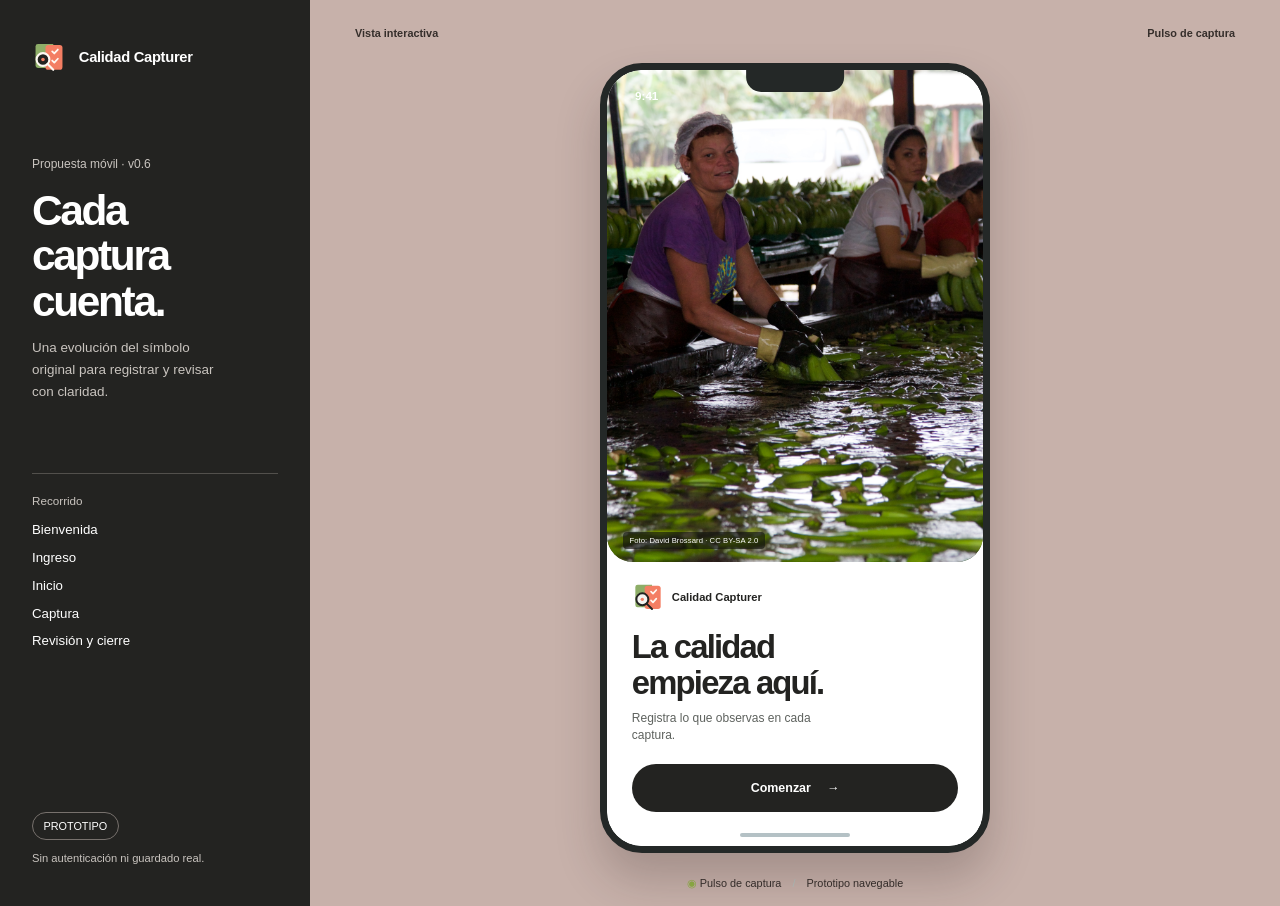
==== commit f6420b2a: "Refine adaptive Capturer logo and recent inspections preview" ====
--- a/prototype/index.html
+++ b/prototype/index.html
@@ -8,19 +8,20 @@
     />
     <meta name="theme-color" content="#232321" />
     <title>Calidad Capturer · Pulso de captura</title>
-    <link rel="icon" href="../assets/icono-capturer-evolucion-v05.svg" type="image/svg+xml" />
+    <link rel="icon" href="../assets/icono-capturer-v06.svg" type="image/svg+xml" />
     <link rel="stylesheet" href="styles.css" />
     <link rel="stylesheet" href="v3.css" />
     <link rel="stylesheet" href="v4.css" />
     <link rel="stylesheet" href="v5.css" />
+    <link rel="stylesheet" href="v6.css" />
     <script src="app.js" defer></script>
   </head>
   <body>
     <a class="skip-link" href="#app-content">Saltar al contenido</a>
     <div class="studio-shell">
       <aside class="studio-panel" aria-label="Ficha de la propuesta">
-        <div class="studio-logo"><img src="../assets/icono-capturer-evolucion-v05.svg" alt="" /> Calidad Capturer</div>
-        <div class="studio-summary"><span>Propuesta móvil · v0.5</span><h1>Cada captura cuenta.</h1><p>Una evolución del símbolo original para registrar y revisar con claridad.</p></div>
+        <div class="studio-logo"><img src="../assets/logo-capturer-light-v06.svg" alt="" /> Calidad Capturer</div>
+        <div class="studio-summary"><span>Propuesta móvil · v0.6</span><h1>Cada captura cuenta.</h1><p>Una evolución del símbolo original para registrar y revisar con claridad.</p></div>
         <div class="studio-index"><span>Recorrido</span><p>Bienvenida</p><p>Ingreso</p><p>Inicio</p><p>Captura</p><p>Revisión y cierre</p></div>
         <div class="studio-footer"><span class="demo-badge">PROTOTIPO</span><p>Sin autenticación ni guardado real.</p></div>
       </aside>
@@ -39,7 +40,7 @@
 
               <section id="screen-welcome" class="screen screen-welcome is-active" aria-labelledby="welcome-title">
                 <div class="welcome-photo"><img src="../assets/welcome-documentary-v05.jpg" alt="Trabajadoras seleccionan y limpian bananos en un área de empaque" /><span class="photo-credit">Foto: David Brossard · CC BY-SA 2.0</span></div>
-                <div class="welcome-content"><span class="welcome-brand"><img src="../assets/icono-capturer-evolucion-v05.svg" alt="" /> Calidad Capturer</span><h2 id="welcome-title">La calidad empieza aquí.</h2><p>Registra lo que observas en cada captura.</p><button type="button" class="button button-dark full-width" data-screen="login">Comenzar <span aria-hidden="true">→</span></button></div>
+                <div class="welcome-content"><span class="welcome-brand"><img src="../assets/logo-capturer-ink-v06.svg" alt="" /> Calidad Capturer</span><h2 id="welcome-title">La calidad empieza aquí.</h2><p>Registra lo que observas en cada captura.</p><button type="button" class="button button-dark full-width" data-screen="login">Comenzar <span aria-hidden="true">→</span></button></div>
               </section>
 
               <section
@@ -50,7 +51,7 @@
               >
                 <div class="login-brand">
                   <div class="brand-mark">
-                    <img src="../assets/icono-capturer-evolucion-v05.svg" alt="" />
+                    <img src="../assets/logo-capturer-light-v06.svg" alt="" />
                   </div>
                   <span>CALIDAD<br />CAPTURER</span>
                 </div>
@@ -126,7 +127,7 @@
               >
                 <header class="app-header">
                   <div class="header-brand">
-                    <img src="../assets/icono-capturer-evolucion-v05.svg" alt="" /><span
+                    <img src="../assets/logo-capturer-light-v06.svg" alt="" /><span
                       >CAPTURER</span
                     >
                   </div>
@@ -147,7 +148,7 @@
                     <img class="work-action-image" src="../assets/banana-box-cutout-v04.png" alt="" />
                     <button id="start-capture" class="button button-dark full-width" type="button">Empezar captura <span aria-hidden="true">→</span></button>
                   </section>
-                  <section class="home-hint" aria-labelledby="home-hint-title"><span class="home-hint-index">01 / PREPARA TU CAPTURA</span><h3 id="home-hint-title">Ten una referencia a mano.</h3><p>Te ayudará a reconocer este registro cuando lo revises.</p></section>
+                  <section class="recent-inspections" aria-labelledby="recent-inspections-title"><div class="recent-heading"><h3 id="recent-inspections-title">Últimas inspecciones</h3><span>Datos de ejemplo</span></div><div class="recent-list"><article class="recent-row"><div class="recent-row-main"><span class="recent-status reviewed" aria-hidden="true"></span><div><strong>INS-024</strong><small>Recepción de banano</small></div></div><div class="recent-row-meta"><strong>Revisada</strong><small>Hoy · 09:41</small></div></article><article class="recent-row"><div class="recent-row-main"><span class="recent-status pending" aria-hidden="true"></span><div><strong>INS-023</strong><small>Control de calidad</small></div></div><div class="recent-row-meta"><strong>En curso</strong><small>Ayer · 15:22</small></div></article></div></section>
                 </div>
                 <nav class="bottom-nav" aria-label="Navegación principal">
                   <button
@@ -272,7 +273,7 @@
               </section>
 
               <section id="screen-complete" class="screen screen-complete" aria-labelledby="complete-title" hidden>
-                <div class="complete-top"><img src="../assets/icono-capturer-evolucion-v05.svg" alt="" /><span>Calidad Capturer</span></div>
+                <div class="complete-top"><img src="../assets/logo-capturer-light-v06.svg" alt="" /><span>Calidad Capturer</span></div>
                 <div class="complete-content"><div class="complete-symbol" aria-hidden="true">✓</div><h2 id="complete-title">Así se completa una captura.</h2><p>Este ejemplo terminó. Los datos no se guardaron.</p></div>
                 <div class="complete-bottom"><button type="button" class="button button-coral full-width" data-screen="home">Volver al inicio <span aria-hidden="true">→</span></button></div>
               </section>
--- a/prototype/v6.css
+++ b/prototype/v6.css
@@ -0,0 +1,24 @@
+/* v0.6 · marca sin placa y resumen ilustrativo de inspecciones */
+.studio-logo img, .welcome-brand img, .brand-mark img, .header-brand img, .complete-top img { border-radius: 0; }
+.studio-logo img { width: 34px; height: 34px; }
+.welcome-brand img { width: 32px; height: 32px; }
+.brand-mark img { width: 38px; height: 38px; }
+.header-brand img { width: 32px; height: 32px; }
+.complete-top img { width: 34px; height: 34px; }
+.recent-inspections { margin-top: 1.35rem; color: var(--ink); }
+.recent-heading { display: flex; align-items: baseline; justify-content: space-between; gap: .5rem; margin-bottom: .55rem; }
+.recent-heading h3 { margin: 0; font-size: .87rem; letter-spacing: -.025em; }
+.recent-heading > span { color: #656b65; font-size: .64rem; white-space: nowrap; }
+.recent-list { overflow: hidden; border: 1px solid #e6e6e0; border-radius: 13px; background: #fff; }
+.recent-row { display: flex; align-items: center; justify-content: space-between; gap: .5rem; min-height: 65px; padding: .65rem .8rem; }
+.recent-row + .recent-row { border-top: 1px solid #edeee9; }
+.recent-row-main { display: flex; align-items: center; gap: .65rem; min-width: 0; }
+.recent-row-main > div, .recent-row-meta { display: grid; gap: .18rem; }
+.recent-row-main strong { font-size: .76rem; line-height: 1.15; }
+.recent-row-main small, .recent-row-meta small { color: #636963; font-size: .66rem; line-height: 1.2; }
+.recent-row-meta { flex: 0 0 auto; text-align: right; }
+.recent-row-meta strong { font-size: .66rem; font-weight: 730; }
+.recent-status { flex: 0 0 9px; width: 9px; height: 9px; border-radius: 50%; }
+.recent-status.reviewed { background: var(--coral); }
+.recent-status.pending { border: 1.5px solid var(--coral); }
+@media (max-height: 740px) { .recent-inspections { margin-top: .85rem; }.recent-row { min-height: 57px; padding-top: .5rem; padding-bottom: .5rem; } }
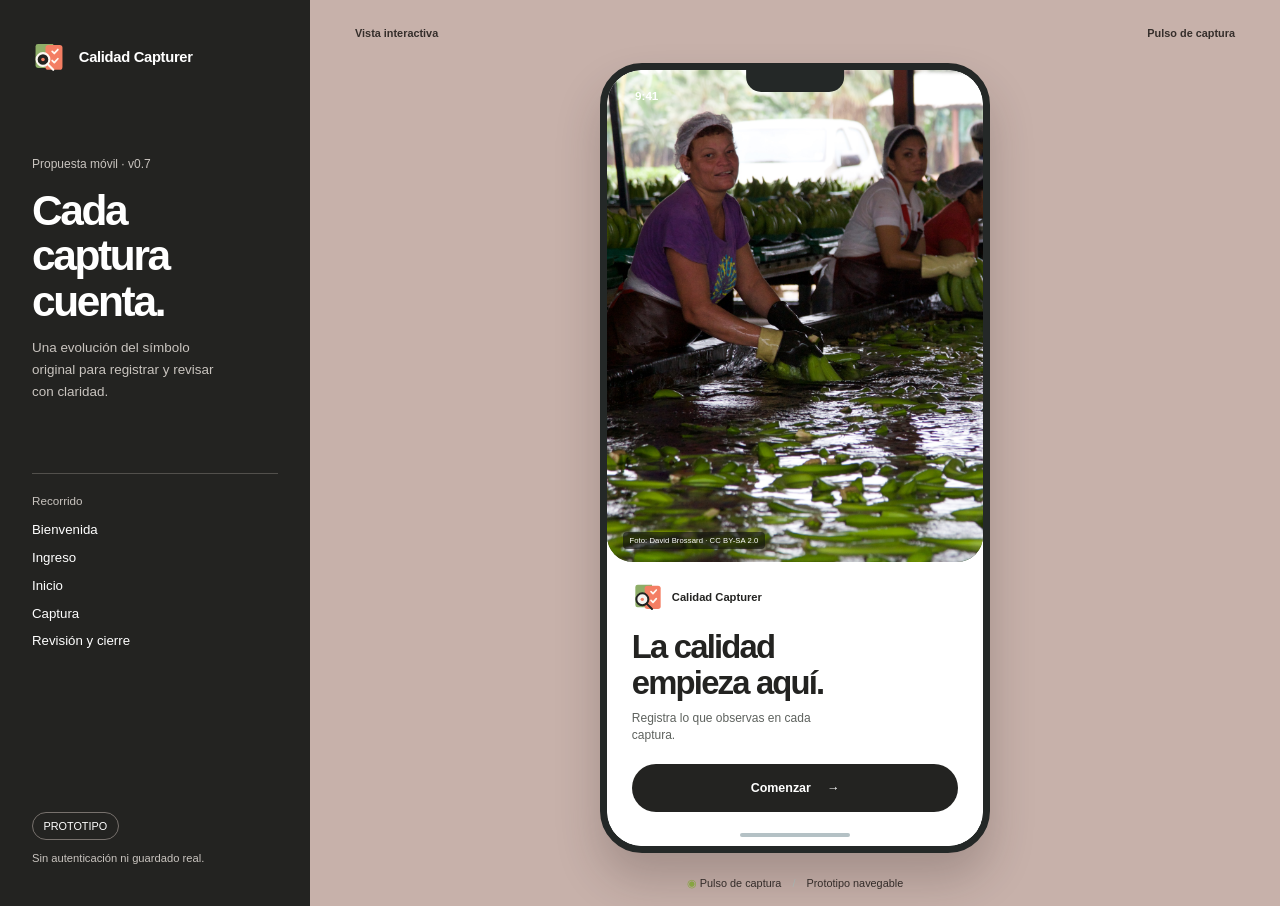
==== commit 55e22af5: "refine mobile flow copy and hierarchy v0.7" ====
--- a/prototype/index.html
+++ b/prototype/index.html
@@ -14,14 +14,15 @@
     <link rel="stylesheet" href="v4.css" />
     <link rel="stylesheet" href="v5.css" />
     <link rel="stylesheet" href="v6.css" />
-    <script src="app.js" defer></script>
+    <link rel="stylesheet" href="v7.css" />
+    <script src="app.js?v=07" defer></script>
   </head>
   <body>
     <a class="skip-link" href="#app-content">Saltar al contenido</a>
     <div class="studio-shell">
       <aside class="studio-panel" aria-label="Ficha de la propuesta">
         <div class="studio-logo"><img src="../assets/logo-capturer-light-v06.svg" alt="" /> Calidad Capturer</div>
-        <div class="studio-summary"><span>Propuesta móvil · v0.6</span><h1>Cada captura cuenta.</h1><p>Una evolución del símbolo original para registrar y revisar con claridad.</p></div>
+        <div class="studio-summary"><span>Propuesta móvil · v0.7</span><h1>Cada captura cuenta.</h1><p>Una evolución del símbolo original para registrar y revisar con claridad.</p></div>
         <div class="studio-index"><span>Recorrido</span><p>Bienvenida</p><p>Ingreso</p><p>Inicio</p><p>Captura</p><p>Revisión y cierre</p></div>
         <div class="studio-footer"><span class="demo-badge">PROTOTIPO</span><p>Sin autenticación ni guardado real.</p></div>
       </aside>
@@ -141,7 +142,7 @@
                   </button>
                 </header>
                 <div class="app-scroll home-scroll">
-                  <div class="home-greeting"><span>Hola de nuevo, John</span><h2 id="home-title" class="page-title">¿Qué vas a registrar hoy?</h2></div>
+                  <div class="home-greeting"><span>Hola de nuevo, John</span><h2 id="home-title" class="visually-hidden">Inicio</h2></div>
                   <section class="work-action" aria-labelledby="new-capture-title">
                     <div class="work-action-heading"><h3 id="new-capture-title">Nueva captura</h3><span class="work-action-icon" aria-hidden="true">↗</span></div>
                     <p>Empieza un registro y revisa sus datos antes de terminar.</p>
@@ -189,9 +190,8 @@
                   ><span class="header-spacer"></span>
                 </header>
                 <div class="app-scroll capture-scroll">
-                  <h2 id="capture-title" class="page-title">¿Qué estás registrando?</h2>
+                  <h2 id="capture-title" class="visually-hidden">Contexto de la captura</h2>
                   <div class="sequence-map" aria-label="Paso 1 de 2"><div class="sequence-node active"><span>01</span><strong>Contexto</strong></div><div class="sequence-connector"></div><div class="sequence-node"><span>02</span><strong>Revisión</strong></div></div>
-                  <div class="form-heading"><span>Datos de la captura</span></div>
                   <form id="capture-form" novalidate>
                     <div class="field-group field-light">
                       <label for="reference">Referencia <span class="field-qualifier">Obligatorio</span></label
@@ -223,7 +223,7 @@
                     </div>
                   </form>
                 </div>
-                <div class="capture-action-dock"><button type="submit" form="capture-form" class="button button-dark full-width">Continuar <span aria-hidden="true">→</span></button></div>
+                <div class="capture-action-dock"><button type="submit" form="capture-form" class="button button-dark full-width">Revisar datos <span aria-hidden="true">→</span></button></div>
               </section>
 
               <section
@@ -244,7 +244,7 @@
                   ><span class="header-spacer"></span>
                 </header>
                 <div class="app-scroll">
-                  <h2 id="review-title" class="page-title">¿Todo correcto?</h2>
+                  <h2 id="review-title" class="visually-hidden">Revisión de la captura</h2>
                   <div class="sequence-map" aria-label="Paso 2 de 2"><div class="sequence-node done"><span>✓</span><strong>Contexto</strong></div><div class="sequence-connector filled"></div><div class="sequence-node active"><span>02</span><strong>Revisión</strong></div></div>
                   <div class="review-card">
                     <div class="review-card-header"><span>Tu captura</span><span>Sin guardar</span></div>
--- a/prototype/v7.css
+++ b/prototype/v7.css
@@ -0,0 +1,7 @@
+/* v0.7 · jerarquía sin preguntas redundantes */
+.home-greeting { padding-top: 1.2rem; padding-bottom: 4.1rem; }
+.home-greeting > span { display: block; color: #e2e1dc; font-size: .86rem; font-weight: 640; letter-spacing: -.01em; }
+.work-action { margin-top: -2.65rem; }
+.capture-scroll .sequence-map, #screen-review .sequence-map { margin-top: .25rem; }
+#screen-review .review-card { margin-top: 1.15rem; }
+@media (max-height: 740px) { .home-greeting { padding-top: .95rem; padding-bottom: 3.7rem; }.work-action { margin-top: -2.35rem; } }
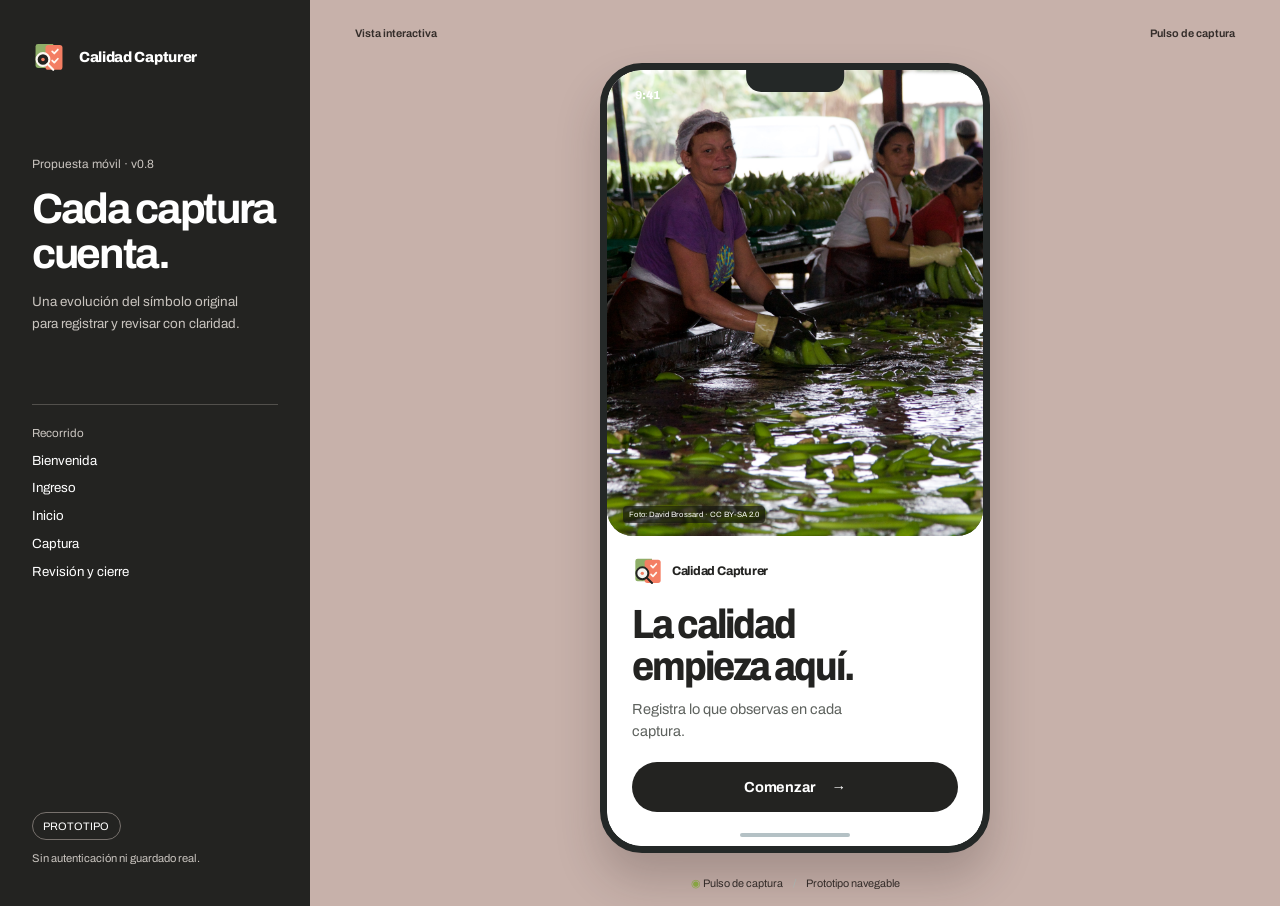
==== commit 24d43cc8: "strengthen mobile typography with Archivo variable" ====
--- a/prototype/index.html
+++ b/prototype/index.html
@@ -15,6 +15,7 @@
     <link rel="stylesheet" href="v5.css" />
     <link rel="stylesheet" href="v6.css" />
     <link rel="stylesheet" href="v7.css" />
+    <link rel="stylesheet" href="v8.css?v=08" />
     <script src="app.js?v=07" defer></script>
   </head>
   <body>
@@ -22,7 +23,7 @@
     <div class="studio-shell">
       <aside class="studio-panel" aria-label="Ficha de la propuesta">
         <div class="studio-logo"><img src="../assets/logo-capturer-light-v06.svg" alt="" /> Calidad Capturer</div>
-        <div class="studio-summary"><span>Propuesta móvil · v0.7</span><h1>Cada captura cuenta.</h1><p>Una evolución del símbolo original para registrar y revisar con claridad.</p></div>
+        <div class="studio-summary"><span>Propuesta móvil · v0.8</span><h1>Cada captura cuenta.</h1><p>Una evolución del símbolo original para registrar y revisar con claridad.</p></div>
         <div class="studio-index"><span>Recorrido</span><p>Bienvenida</p><p>Ingreso</p><p>Inicio</p><p>Captura</p><p>Revisión y cierre</p></div>
         <div class="studio-footer"><span class="demo-badge">PROTOTIPO</span><p>Sin autenticación ni guardado real.</p></div>
       </aside>
--- a/prototype/v8.css
+++ b/prototype/v8.css
@@ -0,0 +1,84 @@
+/* v0.8 · tipografía editorial de campo: Archivo variable, jerarquía legible */
+@font-face {
+  font-family: "Archivo Capturer";
+  src: url("../assets/fonts/Archivo-Latin-Variable.woff2") format("woff2");
+  font-style: normal;
+  font-weight: 400 800;
+  font-stretch: 75% 125%;
+  font-display: swap;
+}
+
+:root {
+  --font: "Archivo Capturer", "Segoe UI", sans-serif;
+  --type-display: clamp(2.2rem, 8.5vw, 2.55rem);
+  --type-section: 1.08rem;
+  --type-body: .91rem;
+  --type-label: .91rem;
+  --type-meta: .76rem;
+}
+
+html { font-family: var(--font); font-optical-sizing: auto; }
+.screen { font-synthesis: none; }
+
+/* Títulos: menos compresión óptica y trazos con presencia. */
+.welcome-content h2, .login-content h2, .complete-content h2 {
+  font-family: var(--font);
+  font-stretch: 88%;
+  font-weight: 760;
+  letter-spacing: -.048em;
+  line-height: 1.02;
+}
+.welcome-content h2 { font-size: var(--type-display); max-width: 13ch; margin: 1.05rem 0 .72rem; }
+.login-content h2 { font-size: 2.15rem; }
+.complete-content h2 { font-size: 2.45rem; }
+.welcome-content p, .login-content > p, .complete-content p { font-size: var(--type-body); line-height: 1.5; }
+.welcome-content p { max-width: 29ch; }
+
+/* Una escala consistente para leer y actuar en el teléfono. */
+.button { font-size: .91rem; font-weight: 700; letter-spacing: -.012em; }
+.welcome-content .button, .work-action .button, .capture-action-dock .button { min-height: 50px; }
+.welcome-brand, .complete-top { font-size: .78rem; font-weight: 740; letter-spacing: -.018em; }
+.header-brand { font-size: .72rem; font-weight: 760; letter-spacing: .065em; }
+.header-title { font-size: .94rem; font-weight: 740; letter-spacing: -.018em; }
+.home-greeting > span { font-size: .88rem; font-weight: 500; letter-spacing: -.01em; }
+
+.work-action { min-height: 274px; }
+.work-action h3 { font-size: 1.8rem; font-stretch: 88%; font-weight: 760; line-height: 1.02; letter-spacing: -.045em; }
+.work-action p { max-width: 17ch; font-size: .88rem; font-weight: 500; line-height: 1.43; margin-top: 1rem; }
+.work-action-image { top: 2.7rem; }
+.recent-heading h3 { font-size: 1.06rem; font-stretch: 92%; font-weight: 730; letter-spacing: -.025em; }
+.recent-heading > span { font-size: .72rem; }
+.recent-row { min-height: 70px; }
+.recent-row-main strong { font-size: .87rem; font-weight: 740; font-variant-numeric: tabular-nums; }
+.recent-row-main small, .recent-row-meta small { font-size: .75rem; line-height: 1.28; }
+.recent-row-meta strong { font-size: .78rem; font-weight: 720; }
+.nav-item { font-size: .74rem; font-weight: 630; }
+.nav-item.is-current { font-weight: 760; }
+
+.sequence-node { font-size: .76rem; font-weight: 650; }
+.sequence-node span { font-size: .68rem; font-weight: 760; font-variant-numeric: tabular-nums; }
+.field-group label { font-size: var(--type-label); font-weight: 690; letter-spacing: -.008em; }
+.field-qualifier { font-size: .74rem; font-weight: 470; letter-spacing: 0; }
+.field-group input, .field-group textarea { font-size: .94rem; line-height: 1.4; }
+.field-help, .field-error { font-size: var(--type-meta); line-height: 1.4; }
+.review-card-header { font-size: .82rem; font-weight: 600; }
+.review-card dt { font-size: .8rem; }
+.review-card dd { font-size: .96rem; font-weight: 690; }
+.review-actions .button { font-size: .82rem; }
+
+.component-section .eyebrow { font-size: .82rem; font-weight: 720; }
+.component-help, .page-subtitle { font-size: .81rem; }
+
+@media (max-width: 400px) {
+  .welcome-content h2 { font-size: 2.2rem; }
+  .work-action h3 { font-size: 1.68rem; }
+  .work-action p { max-width: 16ch; }
+  .recent-heading > span { font-size: .69rem; }
+}
+
+@media (max-height: 740px) {
+  .welcome-content h2 { margin-top: .82rem; }
+  .welcome-content p { margin-bottom: .95rem; }
+  .work-action { min-height: 260px; }
+  .recent-row { min-height: 62px; }
+}
